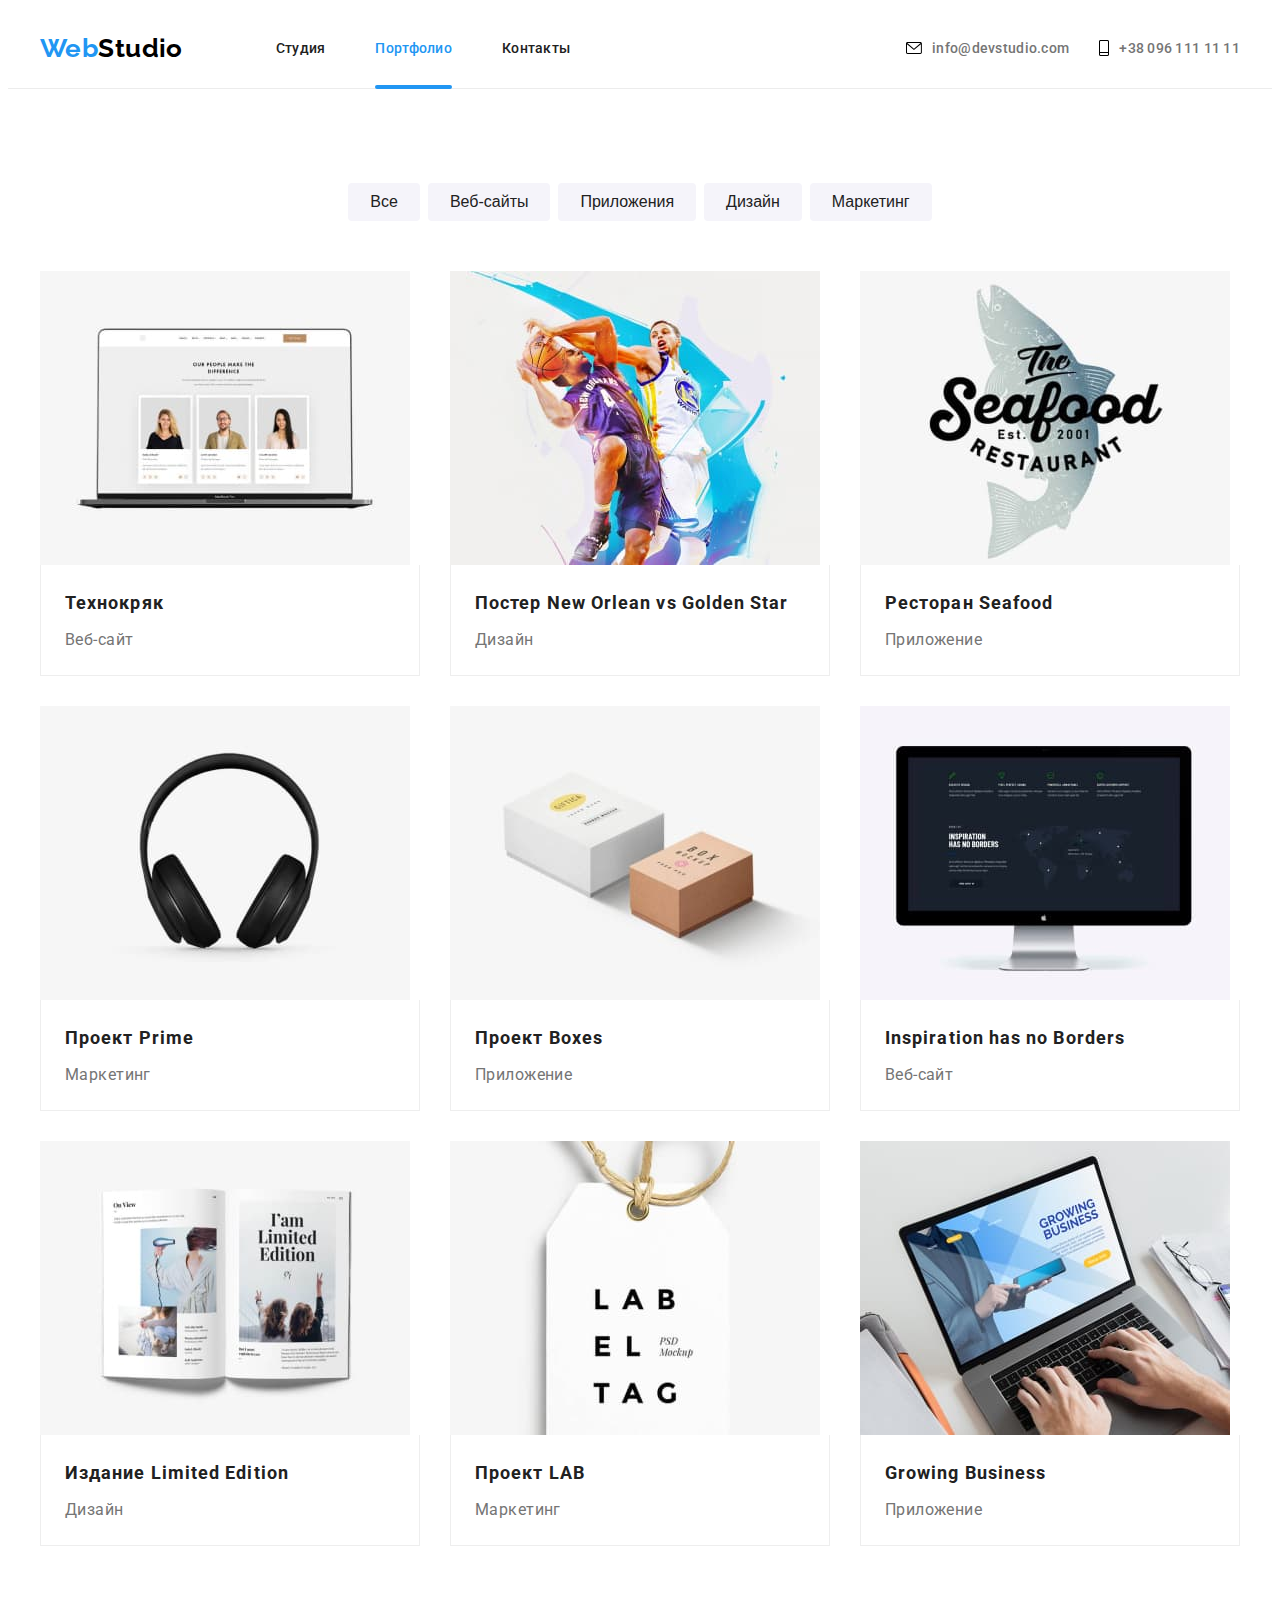
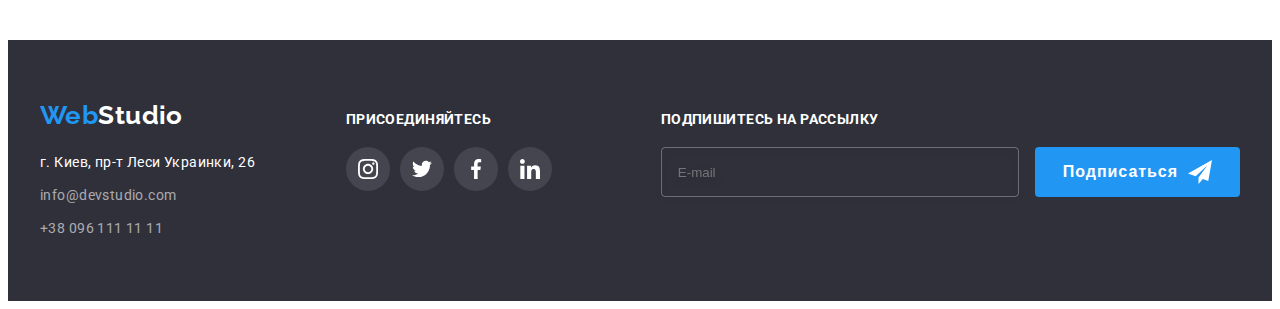
==== portfolio.html @ dace20e8 "Add files from HW7" ====
<!DOCTYPE html>
<html lang="ru">
  <head>
    <meta charset="UTF-8" />
    <meta http-equiv="X-UA-Compatible" content="IE=edge" />
    <meta name="viewport" content="width=device-width, initial-scale=1.0" />
    <title>WebStudio</title>
    <link rel="preconnect" href="https://fonts.googleapis.com" />
    <link rel="preconnect" href="https://fonts.gstatic.com" crossorigin />
    <link href="https://fonts.googleapis.com/css2?family=Roboto:wght@400;500;700;900&display=swap" rel="stylesheet" />
    <link
      rel="stylesheet"
      href="https://cdnjs.cloudflare.com/ajax/libs/modern-normalize/1.1.0/modern-normalize.min.css"
      integrity="sha512-wpPYUAdjBVSE4KJnH1VR1HeZfpl1ub8YT/NKx4PuQ5NmX2tKuGu6U/JRp5y+Y8XG2tV+wKQpNHVUX03MfMFn9Q=="
      crossorigin="anonymous"
      referrerpolicy="no-referrer"
    />
    <link rel="stylesheet" href="./css/main.min.css" />
  </head>
  <body>
    <header class="header">
      <div class="container header-container">
        <nav class="nav">
          <a href="./index.html" class="logo"> <span class="logo--accent">Web</span>Studio </a>

          <ul class="list menu-list">
            <li class="menu-list__item"><a href="./index.html" class="link menu-list__link">Студия</a></li>
            <li class="menu-list__item">
              <a href="" class="link menu-list__link menu-list__link--current">Портфолио</a>
            </li>
            <li class="menu-list__item"><a href="" class="link menu-list__link">Контакты</a></li>
          </ul>
        </nav>

        <div class="auth">
          <a href="mailto:info@devstudio.com" class="link auth__link">
            <svg class="auth__icon" width="16" height="12">
              <use href="./img/sprite.svg#icon-envelope"></use>
            </svg>
            info@devstudio.com
          </a>
          <a href="tel:+380961111111" class="link auth__link">
            <svg class="auth__icon" width="10" height="18">
              <use href="./img/sprite.svg#icon-tel"></use>
            </svg>
            +38 096 111 11 11</a
          >
        </div>
      </div>
    </header>

    <main>
      <section class="section">
        <div class="container">
          <h1 class="section__title vusually-hidden">Портфолио</h1>

          <ul class="list filter-list">
            <li class="filter-list__item"><button type="button" class="btn btn--filter">Все</button></li>
            <li class="filter-list__item"><button type="button" class="btn btn--filter">Веб-сайты</button></li>
            <li class="filter-list__item"><button type="button" class="btn btn--filter">Приложения</button></li>
            <li class="filter-list__item"><button type="button" class="btn btn--filter">Дизайн</button></li>
            <li class="filter-list__item"><button type="button" class="btn btn--filter">Маркетинг</button></li>
          </ul>

          <ul class="list portfolio-list">
            <li class="portfolio-list__item">
              <div class="portfolio-list__thumb">
                <img src="./img/portfolio/img1.jpg" alt="Технокряк" width="370" height="294" />
                <div class="portfolio-list__text">
                  <p>
                    Технокряк это современная площадка распространения коронавируса. Компании используют эту платформу
                    для цифрового шпионажа и атак на защищённые сервера конкурентов.
                  </p>
                </div>
              </div>
              <div class="portfolio-list__info">
                <h2 class="portfolio-list__title">Технокряк</h2>
                <p class="portfolio-list__description">Веб-сайт</p>
              </div>
            </li>
            <li class="portfolio-list__item">
              <div class="portfolio-list__thumb">
                <img src="./img/portfolio/img2.jpg" alt="Постер New Orlean vs Golden Star" width="370" height="294" />
                <div class="portfolio-list__text">
                  <p>
                    Технокряк это современная площадка распространения коронавируса. Компании используют эту платформу
                    для цифрового шпионажа и атак на защищённые сервера конкурентов.
                  </p>
                </div>
              </div>
              <div class="portfolio-list__info">
                <h2 class="portfolio-list__title">Постер New Orlean vs Golden Star</h2>
                <p class="portfolio-list__description">Дизайн</p>
              </div>
            </li>
            <li class="portfolio-list__item">
              <div class="portfolio-list__thumb">
                <img src="./img/portfolio/img3.jpg" alt="Ресторан Seafood" width="370" height="294" />
                <div class="portfolio-list__text">
                  <p>
                    Технокряк это современная площадка распространения коронавируса. Компании используют эту платформу
                    для цифрового шпионажа и атак на защищённые сервера конкурентов.
                  </p>
                </div>
              </div>
              <div class="portfolio-list__info">
                <h2 class="portfolio-list__title">Ресторан Seafood</h2>
                <p class="portfolio-list__description">Приложение</p>
              </div>
            </li>
            <li class="portfolio-list__item">
              <div class="portfolio-list__thumb">
                <img src="./img/portfolio/img4.jpg" alt="Проект Prime" width="370" height="294" />
                <div class="portfolio-list__text">
                  <p>
                    Технокряк это современная площадка распространения коронавируса. Компании используют эту платформу
                    для цифрового шпионажа и атак на защищённые сервера конкурентов.
                  </p>
                </div>
              </div>
              <div class="portfolio-list__info">
                <h2 class="portfolio-list__title">Проект Prime</h2>
                <p class="portfolio-list__description">Маркетинг</p>
              </div>
            </li>
            <li class="portfolio-list__item">
              <div class="portfolio-list__thumb">
                <img src="./img/portfolio/img5.jpg" alt="Проект Boxes" width="370" height="294" />
                <div class="portfolio-list__text">
                  <p>
                    Технокряк это современная площадка распространения коронавируса. Компании используют эту платформу
                    для цифрового шпионажа и атак на защищённые сервера конкурентов.
                  </p>
                </div>
              </div>
              <div class="portfolio-list__info">
                <h2 class="portfolio-list__title">Проект Boxes</h2>
                <p class="portfolio-list__description">Приложение</p>
              </div>
            </li>
            <li class="portfolio-list__item">
              <div class="portfolio-list__thumb">
                <img src="./img/portfolio/img6.jpg" alt="Inspiration has no Borders" width="370" height="294" />
                <div class="portfolio-list__text">
                  <p>
                    Технокряк это современная площадка распространения коронавируса. Компании используют эту платформу
                    для цифрового шпионажа и атак на защищённые сервера конкурентов.
                  </p>
                </div>
              </div>
              <div class="portfolio-list__info">
                <h2 class="portfolio-list__title">Inspiration has no Borders</h2>
                <p class="portfolio-list__description">Веб-сайт</p>
              </div>
            </li>
            <li class="portfolio-list__item">
              <div class="portfolio-list__thumb">
                <img src="./img/portfolio/img7.jpg" alt="Издание Limited Edition" width="370" height="294" />
                <div class="portfolio-list__text">
                  <p>
                    Технокряк это современная площадка распространения коронавируса. Компании используют эту платформу
                    для цифрового шпионажа и атак на защищённые сервера конкурентов.
                  </p>
                </div>
              </div>
              <div class="portfolio-list__info">
                <h2 class="portfolio-list__title">Издание Limited Edition</h2>
                <p class="portfolio-list__description">Дизайн</p>
              </div>
            </li>
            <li class="portfolio-list__item">
              <div class="portfolio-list__thumb">
                <img src="./img/portfolio/img8.jpg" alt="Проект LAB" width="370" height="294" />
                <div class="portfolio-list__text">
                  <p>
                    Технокряк это современная площадка распространения коронавируса. Компании используют эту платформу
                    для цифрового шпионажа и атак на защищённые сервера конкурентов.
                  </p>
                </div>
              </div>
              <div class="portfolio-list__info">
                <h2 class="portfolio-list__title">Проект LAB</h2>
                <p class="portfolio-list__description">Маркетинг</p>
              </div>
            </li>
            <li class="portfolio-list__item">
              <div class="portfolio-list__thumb">
                <img src="./img/portfolio/img9.jpg" alt="" width="370" height="294" />
                <div class="portfolio-list__text">
                  <p>
                    Технокряк это современная площадка распространения коронавируса. Компании используют эту платформу
                    для цифрового шпионажа и атак на защищённые сервера конкурентов.
                  </p>
                </div>
              </div>
              <div class="portfolio-list__info">
                <h2 class="portfolio-list__title">Growing Business</h2>
                <p class="portfolio-list__description">Приложение</p>
              </div>
            </li>
          </ul>
        </div>
      </section>
    </main>

    <footer class="footer">
      <div class="container">
        <div class="footer__info">
          <a href="./index.html" class="logo"> <span class="logo--accent">Web</span>Studio </a>

          <address class="address">
            <ul class="list address-list">
              <li class="address-list__item">
                <a
                  href="https://goo.gl/maps/CX2gi69ugpHJVUcX7"
                  target="_blank"
                  rel="noopener noreferrer"
                  class="link address-list__link address-list__link--special"
                  >г. Киев, пр-т Леси Украинки, 26</a
                >
              </li>
              <li class="address-list__item">
                <a href="mailto:info@devstudio.com" class="link address-list__link">info@devstudio.com</a>
              </li>
              <li class="address-list__item">
                <a href="tel:+380961111111" class="link address-list__link">+38 096 111 11 11</a>
              </li>
            </ul>
          </address>
        </div>

        <div class="footer__appeal">
          <p class="appeal-text">присоединяйтесь</p>

          <ul class="list social-list">
            <li class="social-list__item">
              <a href="" class="social-list__link">
                <svg class="social-list__icon">
                  <use href="./img/sprite.svg#icon-instagram"></use>
                </svg>
              </a>
            </li>
            <li class="social-list__item">
              <a href="" class="social-list__link">
                <svg class="social-list__icon">
                  <use href="./img/sprite.svg#icon-twitter"></use>
                </svg>
              </a>
            </li>
            <li class="social-list__item">
              <a href="" class="social-list__link">
                <svg class="social-list__icon">
                  <use href="./img/sprite.svg#icon-facebook"></use>
                </svg>
              </a>
            </li>
            <li class="social-list__item">
              <a href="" class="social-list__link">
                <svg class="social-list__icon">
                  <use href="./img/sprite.svg#icon-linkedin"></use>
                </svg>
              </a>
            </li>
          </ul>
        </div>

        <div class="footer__signup">
          <p class="appeal-text">Подпишитесь на рассылку</p>

          <form class="footer-form">
            <div class="footer-form__wrapper">
              <input type="email" name="email" placeholder="E-mail" class="footer-form__field" />
              <button type="submit" class="btn footer-form__btn">
                Подписаться <svg class="footer-form__icon"><use href="./img/sprite.svg#icon-telegram"></use></svg>
              </button>
            </div>
          </form>
        </div>
      </div>
    </footer>
  </body>
</html>
---- css/main.min.css ----
@font-face{font-family:'Raleway';font-style:normal;font-weight:700;src:url("../fonts/raleway-v22-latin-700.eot");src:local(""),url("../fonts/raleway-v22-latin-700.eot?#iefix") format("embedded-opentype"),url("../fonts/raleway-v22-latin-700.woff2") format("woff2"),url("../fonts/raleway-v22-latin-700.woff") format("woff"),url("../fonts/raleway-v22-latin-700.ttf") format("truetype"),url("../fonts/raleway-v22-latin-700.svg#Raleway") format("svg")}:root{--accent-color: #2196f3;--dark-color: #212121;--white-color: #ffffff;--text-color: #757575;--logo-color: #000000;--pale-color: rgba(255, 255, 255, 0.6);--pale-bg-color: #f5f4fa;--icon-color: #afb1b8}body{font-family:'Roboto', sans-serif;font-size:14px;line-height:1.714;letter-spacing:0.03em;color:var(--text-color)}h1,h2,h3,h4,h5,h6,p{margin:0}img{display:block;max-width:100%;height:auto}.container{width:1200px;margin:0 auto;padding-left:15px;padding-right:15px}.list{list-style:none;margin:0;padding:0}.link{text-decoration:none}.btn{font-size:16px;border:none;border-radius:4px;cursor:pointer}.vusually-hidden{position:absolute;width:1px;height:1px;margin:-1px;padding:0;border:0;white-space:nowrap;-webkit-clip-path:inset(100%);clip-path:inset(100%);clip:rect(0 0 0 0);overflow:hidden}.is-hidden{opacity:0;visibility:hidden;pointer-events:none}.appeal-text{margin-bottom:20px;font-weight:700;line-height:1.143;text-transform:uppercase;color:var(--white-color)}.social-list{display:-webkit-box;display:-ms-flexbox;display:flex;-webkit-box-pack:justify;-ms-flex-pack:justify;justify-content:space-between}.social-list__link{display:-webkit-box;display:-ms-flexbox;display:flex;-webkit-box-pack:center;-ms-flex-pack:center;justify-content:center;-webkit-box-align:center;-ms-flex-align:center;align-items:center;width:44px;height:44px;border-radius:50%;-webkit-transition:background-color 250ms cubic-bezier(0.4, 0, 0.2, 1);transition:background-color 250ms cubic-bezier(0.4, 0, 0.2, 1)}.social-list__icon{width:20px;height:20px;-webkit-transition:fill 250ms cubic-bezier(0.4, 0, 0.2, 1);transition:fill 250ms cubic-bezier(0.4, 0, 0.2, 1)}.social-list__link:hover,.social-list__link:focus{background-color:var(--accent-color)}.social-list__link:hover .social-list__icon{fill:var(--white-color)}.section{padding-top:94px;padding-bottom:94px}.section.no-top-padding{padding-top:0}.section__title{margin-bottom:50px;font-size:36px;line-height:1.167;text-align:center;color:var(--dark-color)}.header{border-bottom:1px solid #ececec}.header-container{display:-webkit-box;display:-ms-flexbox;display:flex;-webkit-box-align:center;-ms-flex-align:center;align-items:center}.nav{display:-webkit-box;display:-ms-flexbox;display:flex;-webkit-box-align:center;-ms-flex-align:center;align-items:center}.logo{margin-right:93px;font-family:'Raleway', sans-serif;font-weight:700;font-size:26px;line-height:1.192;color:var(--logo-color);text-decoration:none}.logo--accent{color:var(--accent-color)}.auth{display:-webkit-box;display:-ms-flexbox;display:flex;margin-left:auto}.auth__link{display:-webkit-box;display:-ms-flexbox;display:flex;-webkit-box-align:center;-ms-flex-align:center;align-items:center;font-weight:500;line-height:1.143;letter-spacing:0.02em;color:var(--text-color);-webkit-transition:color 250ms cubic-bezier(0.4, 0, 0.2, 1);transition:color 250ms cubic-bezier(0.4, 0, 0.2, 1)}.auth__link:not(:last-child){margin-right:30px}.auth__link:hover,.auth__link:focus{color:var(--accent-color)}.auth__link:hover .auth__icon,.auth__link:focus .auth__icon{fill:var(--accent-color)}.auth__icon{margin-right:10px}.menu-list{display:-webkit-box;display:-ms-flexbox;display:flex}.menu-list__item:not(:last-child){margin-right:50px}.menu-list__link{display:block;padding-top:32px;padding-bottom:32px;font-weight:500;line-height:1.143;letter-spacing:0.02em;color:var(--dark-color);-webkit-transition:color 250ms cubic-bezier(0.4, 0, 0.2, 1);transition:color 250ms cubic-bezier(0.4, 0, 0.2, 1)}.menu-list__link:hover,.menu-list__link:focus{color:var(--accent-color)}.menu-list__link--current{position:relative;color:var(--accent-color)}.menu-list__link--current::after{content:'';position:absolute;left:0;bottom:-1px;width:100%;height:4px;background-color:var(--accent-color);border-radius:2px}.hero{max-width:1600px;margin:0 auto;padding-top:200px;padding-bottom:200px;background-color:#2f303a;background-image:-webkit-gradient(linear, left top, left bottom, from(rgba(47,48,58,0.4)), to(rgba(47,48,58,0.4))),url(../img/bg-hero.jpg);background-image:linear-gradient(rgba(47,48,58,0.4), rgba(47,48,58,0.4)),url(../img/bg-hero.jpg)}.hero__content{width:696px;margin:0 auto;text-align:center}.hero__title{margin-bottom:30px;font-weight:900;font-size:44px;line-height:1.364;letter-spacing:0.06em;text-transform:uppercase;color:var(--white-color)}.btn--hero{padding:10px 32px;font-family:'Roboto', sans-serif;font-weight:700;line-height:1.875;letter-spacing:0.06em;color:var(--white-color);background-color:var(--accent-color);-webkit-box-shadow:0px 4px 4px rgba(0,0,0,0.15);box-shadow:0px 4px 4px rgba(0,0,0,0.15);-webkit-transition:color 250ms cubic-bezier(0.4, 0, 0.2, 1),background-color 250ms cubic-bezier(0.4, 0, 0.2, 1);transition:color 250ms cubic-bezier(0.4, 0, 0.2, 1),background-color 250ms cubic-bezier(0.4, 0, 0.2, 1)}.btn--hero:hover,.btn--hero:focus{color:var(--accent-color);background-color:var(--white-color)}.advantages-list{display:-webkit-box;display:-ms-flexbox;display:flex;margin-left:-30px;margin-top:-30px}.advantages-list__item{-ms-flex-preferred-size:calc(100% / 4 - 30px);flex-basis:calc(100% / 4 - 30px);margin-left:30px;margin-top:30px}.advantages-list__image{display:-webkit-box;display:-ms-flexbox;display:flex;-webkit-box-pack:center;-ms-flex-pack:center;justify-content:center;-webkit-box-align:center;-ms-flex-align:center;align-items:center;margin-bottom:30px;width:270px;height:120px;background-color:var(--pale-bg-color);border-radius:4px}.advantages-list__icon{width:70px;height:70px}.advantages-list__title{margin-bottom:10px;font-size:14px;line-height:1.143;text-transform:uppercase;color:var(--dark-color)}.features-list{display:-webkit-box;display:-ms-flexbox;display:flex;margin-left:-30px;margin-top:-30px}.features-list__item{position:relative;-ms-flex-preferred-size:calc(100% / 3 - 30px);flex-basis:calc(100% / 3 - 30px);margin-left:30px;margin-top:30px}.features-list__info{position:absolute;left:0;bottom:0;width:100%;padding:27px 82px;font-weight:700;line-height:1.143;text-align:center;text-transform:uppercase;color:var(--white-color);background-color:rgba(47,48,58,0.8)}.team-section{background-color:var(--pale-bg-color)}.team-list{display:-webkit-box;display:-ms-flexbox;display:flex;margin-left:-30px;margin-top:-30px}.team-list__item{-ms-flex-preferred-size:calc(100% / 4 - 30px);flex-basis:calc(100% / 4 - 30px);margin-left:30px;margin-top:30px;-webkit-box-shadow:0px 1px 3px rgba(0,0,0,0.12),0px 1px 1px rgba(0,0,0,0.14),0px 2px 1px rgba(0,0,0,0.2);box-shadow:0px 1px 3px rgba(0,0,0,0.12),0px 1px 1px rgba(0,0,0,0.14),0px 2px 1px rgba(0,0,0,0.2);border-radius:0px 0px 4px 4px}.team-list__info{padding:30px 32px;text-align:center;background-color:var(--white-color)}.team-list__title{margin-bottom:10px;font-weight:500;font-size:16px;line-height:1.188;color:var(--dark-color)}.team-list__position{margin-bottom:16px;font-size:16px;line-height:1.188}.team-list .social-list__icon{fill:var(--icon-color)}.clients-list{display:-webkit-box;display:-ms-flexbox;display:flex;-webkit-box-pack:justify;-ms-flex-pack:justify;justify-content:space-between}.clients-list__link{display:-webkit-box;display:-ms-flexbox;display:flex;-webkit-box-pack:center;-ms-flex-pack:center;justify-content:center;-webkit-box-align:center;-ms-flex-align:center;align-items:center;width:170px;height:92px;border:1px solid var(--icon-color);border-radius:4px;-webkit-transition:border-color 250ms cubic-bezier(0.4, 0, 0.2, 1);transition:border-color 250ms cubic-bezier(0.4, 0, 0.2, 1)}.clients-list__link:hover,.clients-list__link:focus{border-color:var(--accent-color)}.clients-list__icon{width:106px;height:60px;fill:var(--icon-color);-webkit-transition:fill 250ms cubic-bezier(0.4, 0, 0.2, 1);transition:fill 250ms cubic-bezier(0.4, 0, 0.2, 1)}.clients-list__link:hover .clients-list__icon,.clients-list__link:focus .clients-list__icon{fill:var(--accent-color)}.filter-list{display:-webkit-box;display:-ms-flexbox;display:flex;-webkit-box-pack:center;-ms-flex-pack:center;justify-content:center;margin-bottom:50px}.filter-list__item:not(:last-child){margin-right:8px}.btn--filter{padding:6px 22px;font-weight:500;line-height:1.625;color:var(--dark-color);background-color:var(--pale-bg-color);-webkit-transition:color 250ms cubic-bezier(0.4, 0, 0.2, 1),background-color 250ms cubic-bezier(0.4, 0, 0.2, 1),-webkit-box-shadow 250ms cubic-bezier(0.4, 0, 0.2, 1);transition:color 250ms cubic-bezier(0.4, 0, 0.2, 1),background-color 250ms cubic-bezier(0.4, 0, 0.2, 1),-webkit-box-shadow 250ms cubic-bezier(0.4, 0, 0.2, 1);transition:color 250ms cubic-bezier(0.4, 0, 0.2, 1),background-color 250ms cubic-bezier(0.4, 0, 0.2, 1),box-shadow 250ms cubic-bezier(0.4, 0, 0.2, 1);transition:color 250ms cubic-bezier(0.4, 0, 0.2, 1),background-color 250ms cubic-bezier(0.4, 0, 0.2, 1),box-shadow 250ms cubic-bezier(0.4, 0, 0.2, 1),-webkit-box-shadow 250ms cubic-bezier(0.4, 0, 0.2, 1)}.btn--filter:hover,.btn--filter:focus{color:var(--white-color);background-color:var(--accent-color);-webkit-box-shadow:0px 3px 1px rgba(0,0,0,0.1),0px 1px 2px rgba(0,0,0,0.08),0px 2px 2px rgba(0,0,0,0.12);box-shadow:0px 3px 1px rgba(0,0,0,0.1),0px 1px 2px rgba(0,0,0,0.08),0px 2px 2px rgba(0,0,0,0.12)}.portfolio-list{display:-webkit-box;display:-ms-flexbox;display:flex;-ms-flex-wrap:wrap;flex-wrap:wrap;margin-left:-30px;margin-top:-30px}.portfolio-list__item{-ms-flex-preferred-size:calc(100% / 3 - 30px);flex-basis:calc(100% / 3 - 30px);margin-left:30px;margin-top:30px;-webkit-transition:-webkit-box-shadow 250ms cubic-bezier(0.4, 0, 0.2, 1);transition:-webkit-box-shadow 250ms cubic-bezier(0.4, 0, 0.2, 1);transition:box-shadow 250ms cubic-bezier(0.4, 0, 0.2, 1);transition:box-shadow 250ms cubic-bezier(0.4, 0, 0.2, 1), -webkit-box-shadow 250ms cubic-bezier(0.4, 0, 0.2, 1)}.portfolio-list__item:hover{-webkit-box-shadow:0px 1px 1px rgba(0,0,0,0.12),0px 4px 4px rgba(0,0,0,0.06),1px 4px 6px rgba(0,0,0,0.16);box-shadow:0px 1px 1px rgba(0,0,0,0.12),0px 4px 4px rgba(0,0,0,0.06),1px 4px 6px rgba(0,0,0,0.16)}.portfolio-list__item:hover .portfolio-list__text{-webkit-transform:translateY(0);transform:translateY(0)}.portfolio-list__thumb{position:relative;width:370px;height:294px;overflow:hidden}.portfolio-list__text{position:absolute;left:0;top:0;width:100%;height:100%;padding:63px 24px;font-size:18px;line-height:1.556;color:var(--white-color);background-color:rgba(33,150,243,0.9);-webkit-transform:translateY(100%);transform:translateY(100%);-webkit-transition:-webkit-transform 250ms cubic-bezier(0.4, 0, 0.2, 1);transition:-webkit-transform 250ms cubic-bezier(0.4, 0, 0.2, 1);transition:transform 250ms cubic-bezier(0.4, 0, 0.2, 1);transition:transform 250ms cubic-bezier(0.4, 0, 0.2, 1), -webkit-transform 250ms cubic-bezier(0.4, 0, 0.2, 1)}.portfolio-list__info{padding:20px 24px;border:1px solid #eeeeee;border-top:none}.portfolio-list__title{margin-bottom:4px;font-size:18px;line-height:2;letter-spacing:0.06em;color:var(--dark-color)}.portfolio-list__description{font-size:16px;line-height:1.875;color:var(--text-color)}.footer{padding-top:60px;padding-bottom:60px;background-color:#2f303a}.footer .container{display:-webkit-box;display:-ms-flexbox;display:flex;-webkit-box-align:baseline;-ms-flex-align:baseline;align-items:baseline}.footer__info{margin-right:70px}.footer .logo{display:block;margin-bottom:20px;color:var(--white-color)}.footer .social-list__item:not(:last-child){margin-right:10px}.footer .social-list__link{background-color:rgba(255,255,255,0.1);-webkit-transition:background-color 250ms cubic-bezier(0.4, 0, 0.2, 1);transition:background-color 250ms cubic-bezier(0.4, 0, 0.2, 1)}.footer .social-list__link:hover,.footer .social-list__link:focus{background-color:var(--accent-color)}.footer .social-list__icon{fill:var(--white-color)}.footer__signup{margin-left:auto}.footer-form__wrapper{display:-webkit-box;display:-ms-flexbox;display:flex}.footer-form__field{width:358px;margin-right:16px;padding:16px;border:1px solid rgba(255,255,255,0.3);-webkit-box-sizing:border-box;box-sizing:border-box;-webkit-filter:drop-shadow(0px 4px 4px rgba(0,0,0,0.15));filter:drop-shadow(0px 4px 4px rgba(0,0,0,0.15));border-radius:4px;background-color:transparent;outline:none;color:rgba(255,255,255,0.6)}.footer-form__btn{display:-webkit-box;display:-ms-flexbox;display:flex;-webkit-box-align:center;-ms-flex-align:center;align-items:center;padding:10px 28px;font-weight:700;font-size:16px;line-height:1.875;letter-spacing:0.06em;color:var(--white-color);background-color:var(--accent-color);-webkit-transition:color 250ms cubic-bezier(0.4, 0, 0.2, 1),background-color 250ms cubic-bezier(0.4, 0, 0.2, 1);transition:color 250ms cubic-bezier(0.4, 0, 0.2, 1),background-color 250ms cubic-bezier(0.4, 0, 0.2, 1)}.footer-form__icon{margin-left:10px;width:24px;height:24px;fill:var(--white-color);-webkit-transition:fill 250ms cubic-bezier(0.4, 0, 0.2, 1);transition:fill 250ms cubic-bezier(0.4, 0, 0.2, 1)}.footer-form__btn:hover,.footer-form__btn:focus{color:var(--accent-color);background-color:var(--white-color)}.footer-form__btn:hover .footer-form__icon,.footer-form__btn:focus .footer-form__icon{fill:var(--accent-color)}.address{font-style:normal}.address-list__item:not(:last-child){margin-bottom:9px}.address-list__link{color:var(--pale-color);-webkit-transition:color 250ms cubic-bezier(0.4, 0, 0.2, 1);transition:color 250ms cubic-bezier(0.4, 0, 0.2, 1)}.address-list__link:hover,.address-list__link:focus{color:var(--accent-color)}.address-list__link--special{color:var(--white-color)}.backdrop{position:fixed;left:0;top:0;width:100%;height:100%;background-color:rgba(0,0,0,0.2)}.backdrop.is-hidden .modal{-webkit-transform:translate(-50%, -50%) scale(0);transform:translate(-50%, -50%) scale(0)}.modal{position:absolute;top:50%;left:50%;z-index:100;width:528px;min-height:581px;padding:40px;background:var(--white-color);-webkit-box-shadow:0px 1px 3px rgba(0,0,0,0.12),0px 1px 1px rgba(0,0,0,0.14),0px 2px 1px rgba(0,0,0,0.2);box-shadow:0px 1px 3px rgba(0,0,0,0.12),0px 1px 1px rgba(0,0,0,0.14),0px 2px 1px rgba(0,0,0,0.2);border-radius:4px;-webkit-transform:translate(-50%, -50%) scale(1);transform:translate(-50%, -50%) scale(1);-webkit-transition:-webkit-transform 250ms cubic-bezier(0.4, 0, 0.2, 1);transition:-webkit-transform 250ms cubic-bezier(0.4, 0, 0.2, 1);transition:transform 250ms cubic-bezier(0.4, 0, 0.2, 1);transition:transform 250ms cubic-bezier(0.4, 0, 0.2, 1), -webkit-transform 250ms cubic-bezier(0.4, 0, 0.2, 1)}.modal-form__appeal{margin-bottom:12px;font-weight:700;font-size:20px;line-height:1.15;color:var(--dark-color)}.modal-form__label{font-size:12px;line-height:1.167;letter-spacing:0.01em}.modal-form__wrapper{position:relative;display:block;margin-top:4px;margin-bottom:10px}.modal-form__field{display:block;width:100%;padding:11px 32px}.modal-form__icon{position:absolute;top:50%;left:12px;width:18px;height:18px;-webkit-transform:translateY(-50%);transform:translateY(-50%);-webkit-transition:fill 250ms cubic-bezier(0.4, 0, 0.2, 1);transition:fill 250ms cubic-bezier(0.4, 0, 0.2, 1)}.modal-form__textarea{display:block;margin-top:4px;margin-bottom:20px;padding:12px 16px;width:100%;min-height:120px;resize:none}.modal-form__textarea::-webkit-input-placeholder{font-size:12px;line-height:1.167;letter-spacing:0.01em;color:rgba(117,117,117,0.5)}.modal-form__textarea:-ms-input-placeholder{font-size:12px;line-height:1.167;letter-spacing:0.01em;color:rgba(117,117,117,0.5)}.modal-form__textarea::-ms-input-placeholder{font-size:12px;line-height:1.167;letter-spacing:0.01em;color:rgba(117,117,117,0.5)}.modal-form__textarea::placeholder{font-size:12px;line-height:1.167;letter-spacing:0.01em;color:rgba(117,117,117,0.5)}.modal-form__field,.modal-form__textarea{border:1px solid rgba(33,33,33,0.2);border-radius:4px;outline:none;-webkit-transition:border-color 250ms cubic-bezier(0.4, 0, 0.2, 1);transition:border-color 250ms cubic-bezier(0.4, 0, 0.2, 1)}.modal-form__field:focus,.modal-form__textarea:focus{border-color:var(--accent-color)}.modal-form__field:focus+.modal-form__icon{fill:var(--accent-color)}.modal-form__agreement{display:-webkit-box;display:-ms-flexbox;display:flex;-webkit-box-pack:center;-ms-flex-pack:center;justify-content:center;-webkit-box-align:center;-ms-flex-align:center;align-items:center;margin-bottom:30px;text-align:center}.modal-form__agreement::before{content:'';display:inline-block;width:16px;height:15px;margin-right:7px;background-image:url(../img/icon-checkbox.svg)}.modal-form__checkbox:checked+.modal-form__agreement::before{background-image:url(../img/icon-checked.svg)}.modal-form__link{margin-left:5px;color:var(--accent-color)}.modal-form__btn{display:block;margin:0 auto;padding:10px 56px;font-weight:700;line-height:1.875;letter-spacing:0.06em;background:var(--accent-color);color:var(--white-color);-webkit-box-shadow:0px 4px 4px rgba(0,0,0,0.15);box-shadow:0px 4px 4px rgba(0,0,0,0.15);border-radius:4px;-webkit-transition:background-color 250ms cubic-bezier(0.4, 0, 0.2, 1);transition:background-color 250ms cubic-bezier(0.4, 0, 0.2, 1)}.modal-form__btn:hover,.modal-form__btn:focus{background-color:var(--white-color);color:var(--accent-color)}.btn-close{position:absolute;top:8px;right:8px;display:-webkit-box;display:-ms-flexbox;display:flex;-webkit-box-pack:center;-ms-flex-pack:center;justify-content:center;-webkit-box-align:center;-ms-flex-align:center;align-items:center;width:30px;height:30px;background-color:transparent;border:1px solid rgba(0,0,0,0.1);border-radius:50%;cursor:pointer}.btn-close:hover .btn-close__icon,.btn-close:focus .btn-close__icon{fill:var(--accent-color)}.btn-close__icon{width:18px;height:18px;-webkit-transition:fill 250ms cubic-bezier(0.4, 0, 0.2, 1);transition:fill 250ms cubic-bezier(0.4, 0, 0.2, 1)}
/*# sourceMappingURL=main.min.css.map */
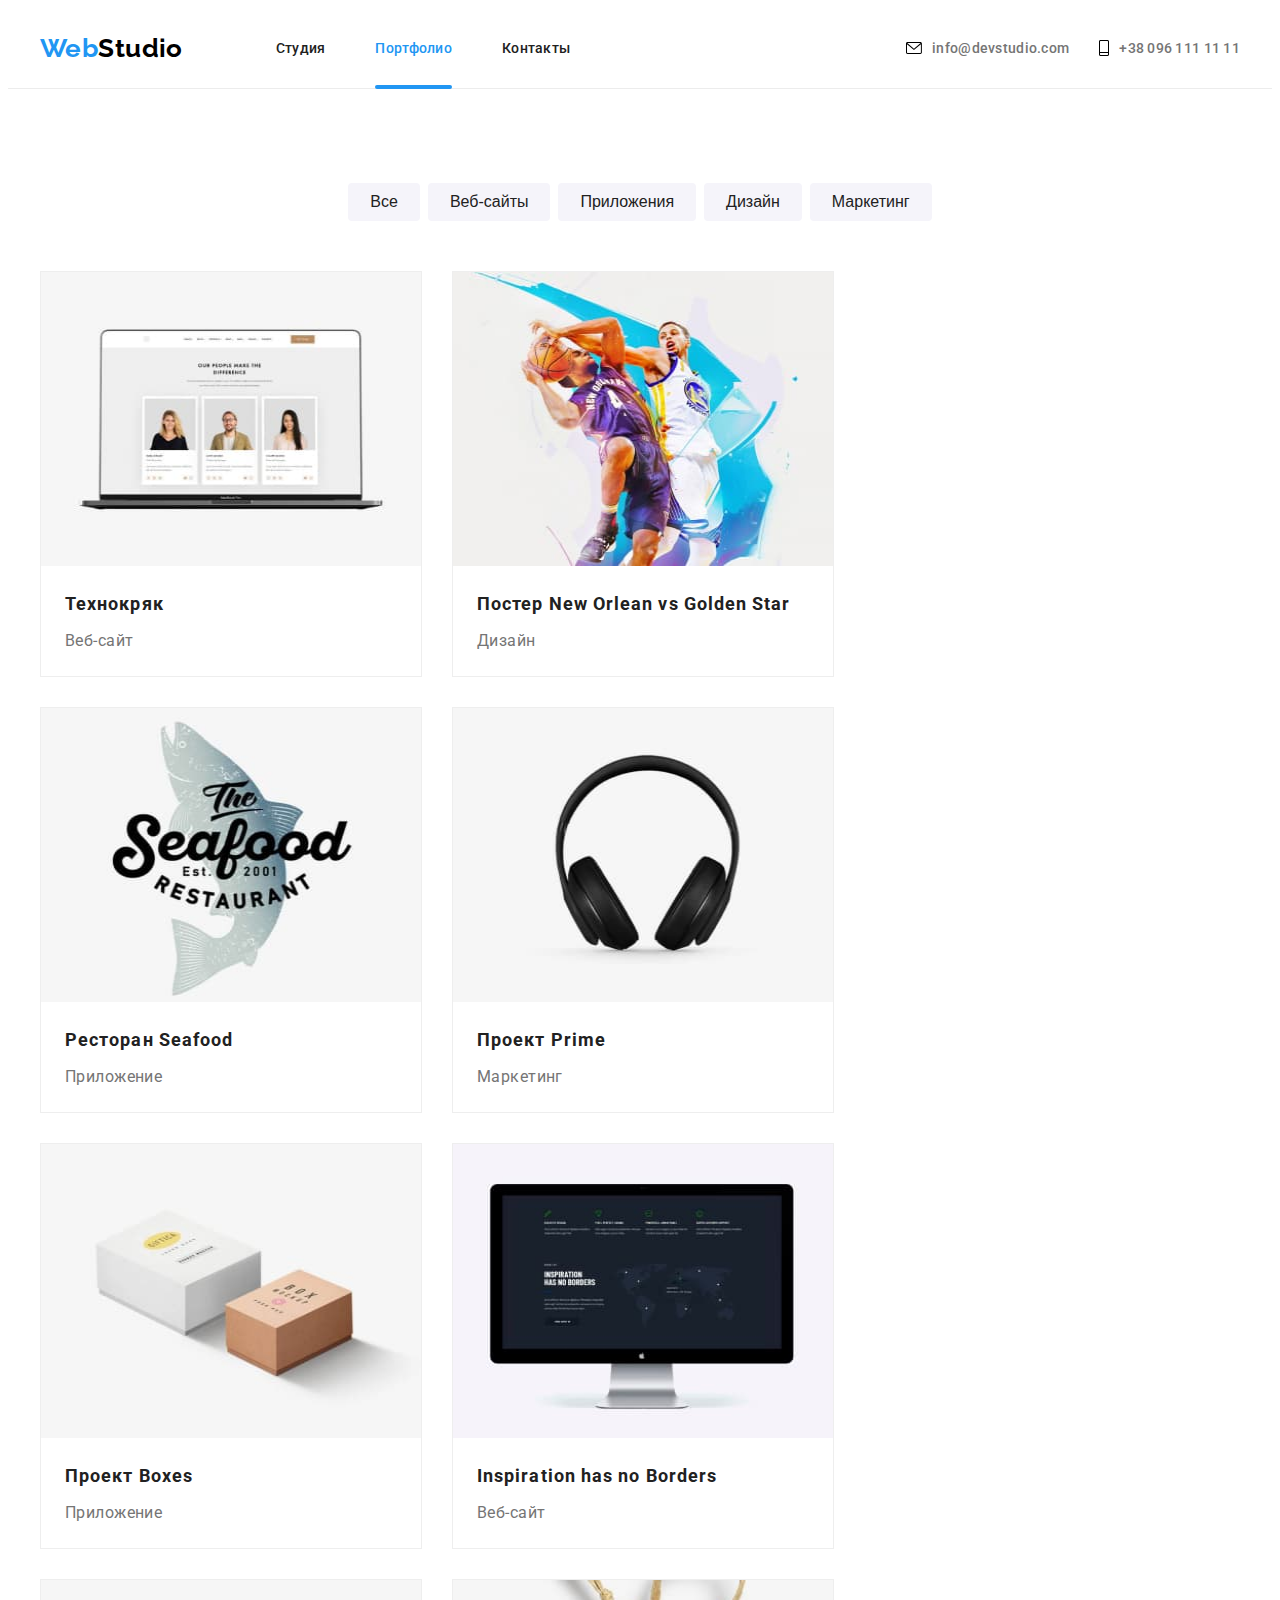
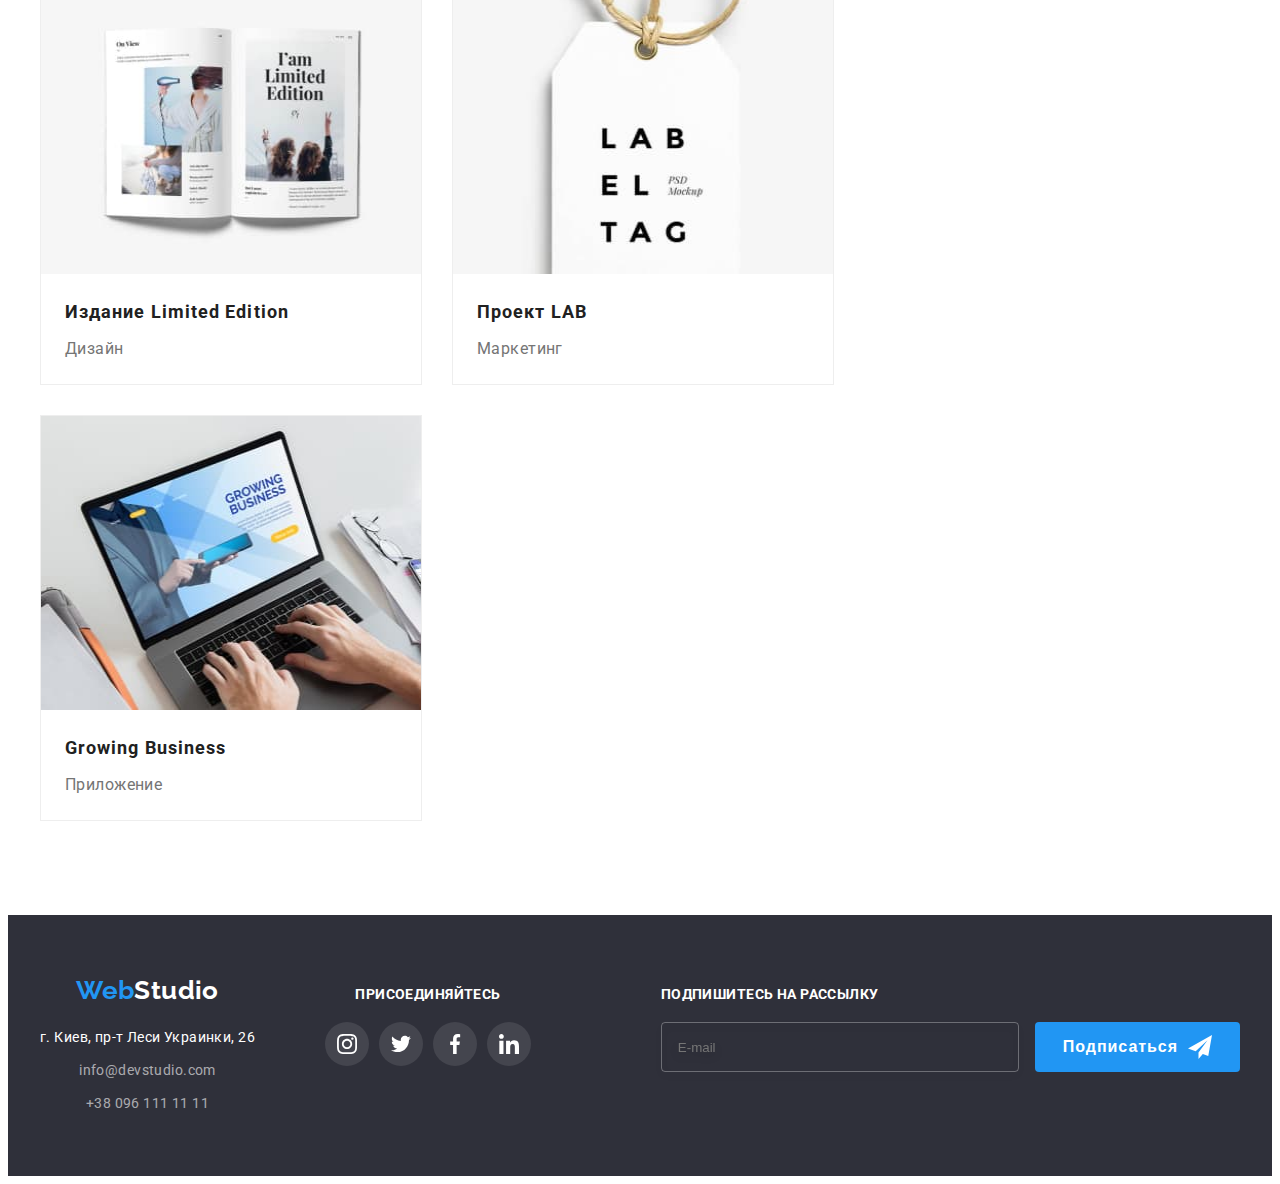
==== commit 42f01b70: "Add responsive markup into project" ====
--- a/portfolio.html
+++ b/portfolio.html
@@ -24,11 +24,13 @@
           <a href="./index.html" class="logo"> <span class="logo--accent">Web</span>Studio </a>
 
           <ul class="list menu-list">
-            <li class="menu-list__item"><a href="./index.html" class="link menu-list__link">Студия</a></li>
+            <li class="menu-list__item">
+              <a href="./index.html" class="link menu-list__link">Студия</a>
+            </li>
             <li class="menu-list__item">
               <a href="" class="link menu-list__link menu-list__link--current">Портфолио</a>
             </li>
-            <li class="menu-list__item"><a href="" class="link menu-list__link">Контакты</a></li>
+            <li class="menu-list__item"><a href="#footer" class="link menu-list__link">Контакты</a></li>
           </ul>
         </nav>
 
@@ -46,6 +48,43 @@
             +38 096 111 11 11</a
           >
         </div>
+
+        <button type="button" class="btn-menu-open" data-menu-open-btn>
+          <svg class="btn-menu-open__icon">
+            <use href="./img/sprite.svg#icon-menu-open"></use>
+          </svg>
+        </button>
+
+        <div class="mobile-menu is-hidden" data-menu>
+          <button type="button" class="btn-menu-close" data-menu-close-btn>
+            <svg class="btn-menu-close__icon">
+              <use href="./img/sprite.svg#icon-close-menu"></use>
+            </svg>
+          </button>
+          <ul class="list mobile-menu__list">
+            <li class="mobile-menu__item">
+              <a href="./index.html" class="link mobile-menu__link">Студия</a>
+            </li>
+            <li class="mobile-menu__item">
+              <a href="" class="link mobile-menu__link mobile-menu__link--current">Портфолио</a>
+            </li>
+            <li class="mobile-menu__item"><a href="#footer" class="link mobile-menu__link">Контакты</a></li>
+          </ul>
+
+          <div class="mobile-menu__bottom">
+            <div class="mobile-auth">
+              <a href="tel:+380961111111" class="link mobile-auth__tel">+38 096 111 11 11</a>
+              <a href="email:info@devstudio.com" class="link mobile-auth__mail">info@devstudio.com</a>
+            </div>
+
+            <ul class="list mobile-socials__list">
+              <li class="mobile-socials__item"><a href="" class="link mobile-socials__link">Instagram</a></li>
+              <li class="mobile-socials__item"><a href="" class="link mobile-socials__link">Twitter</a></li>
+              <li class="mobile-socials__item"><a href="" class="link mobile-socials__link">Facebook</a></li>
+              <li class="mobile-socials__item"><a href="" class="link mobile-socials__link">LinkedIn</a></li>
+            </ul>
+          </div>
+        </div>
       </div>
     </header>
 
@@ -65,7 +104,22 @@
           <ul class="list portfolio-list">
             <li class="portfolio-list__item">
               <div class="portfolio-list__thumb">
-                <img src="./img/portfolio/img1.jpg" alt="Технокряк" width="370" height="294" />
+                <picture>
+                  <source
+                    srcset="./img/portfolio/img1-desktop.jpg 1x, ./img/portfolio/img1-desktop@2x.jpg 2x"
+                    media="(min-width: 1200px)"
+                  />
+                  <source
+                    srcset="./img/portfolio/img1-tablet.jpg 1x, ./img/portfolio/img1-tablet@2x.jpg 2x"
+                    media="(min-width: 768px)"
+                  />
+                  <source
+                    srcset="./img/portfolio/img1-phone.jpg 1x, ./img/portfolio/img1-phone@2x.jpg 2x"
+                    media="(min-width: 320px)"
+                  />
+                  <img src="./img/portfolio/img1-phone.jpg" alt="Технокряк" />
+                </picture>
+
                 <div class="portfolio-list__text">
                   <p>
                     Технокряк это современная площадка распространения коронавируса. Компании используют эту платформу
@@ -80,7 +134,22 @@
             </li>
             <li class="portfolio-list__item">
               <div class="portfolio-list__thumb">
-                <img src="./img/portfolio/img2.jpg" alt="Постер New Orlean vs Golden Star" width="370" height="294" />
+                <picture>
+                  <source
+                    srcset="./img/portfolio/img2-desktop.jpg 1x, ./img/portfolio/img2-desktop@2x.jpg 2x"
+                    media="(min-width: 1200px)"
+                  />
+                  <source
+                    srcset="./img/portfolio/img2-tablet.jpg 1x, ./img/portfolio/img2-tablet@2x.jpg 2x"
+                    media="(min-width: 768px)"
+                  />
+                  <source
+                    srcset="./img/portfolio/img2-phone.jpg 1x, ./img/portfolio/img2-phone@2x.jpg 2x"
+                    media="(min-width: 320px)"
+                  />
+                  <img src="./img/portfolio/img2.jpg" alt="Постер New Orlean vs Golden Star" />
+                </picture>
+
                 <div class="portfolio-list__text">
                   <p>
                     Технокряк это современная площадка распространения коронавируса. Компании используют эту платформу
@@ -95,7 +164,22 @@
             </li>
             <li class="portfolio-list__item">
               <div class="portfolio-list__thumb">
-                <img src="./img/portfolio/img3.jpg" alt="Ресторан Seafood" width="370" height="294" />
+                <picture>
+                  <source
+                    srcset="./img/portfolio/img3-desktop.jpg 1x, ./img/portfolio/img3-desktop@2x.jpg 2x"
+                    media="(min-width: 1200px)"
+                  />
+                  <source
+                    srcset="./img/portfolio/img3-tablet.jpg 1x, ./img/portfolio/img3-tablet@2x.jpg 2x"
+                    media="(min-width: 768px)"
+                  />
+                  <source
+                    srcset="./img/portfolio/img3-phone.jpg 1x, ./img/portfolio/img3-phone@2x.jpg 2x"
+                    media="(min-width: 320px)"
+                  />
+                  <img src="./img/portfolio/img3.jpg" alt="Ресторан Seafood" />
+                </picture>
+
                 <div class="portfolio-list__text">
                   <p>
                     Технокряк это современная площадка распространения коронавируса. Компании используют эту платформу
@@ -110,7 +194,23 @@
             </li>
             <li class="portfolio-list__item">
               <div class="portfolio-list__thumb">
-                <img src="./img/portfolio/img4.jpg" alt="Проект Prime" width="370" height="294" />
+                <picture>
+                  <source
+                    srcset="./img/portfolio/img4-desktop.jpg 1x, ./img/portfolio/img4-desktop@2x.jpg 2x"
+                    media="(min-width: 1200px)"
+                  />
+                  <source
+                    srcset="./img/portfolio/img4-tablet.jpg 1x, ./img/portfolio/img4-tablet@2x.jpg 2x"
+                    media="(min-width: 768px)"
+                  />
+                  <source
+                    srcset="./img/portfolio/img4-phone.jpg 1x, ./img/portfolio/img4-phone@2x.jpg 2x"
+                    media="(min-width: 320px)"
+                  />
+
+                  <img src="./img/portfolio/img4.jpg" alt="Проект Prime" />
+                </picture>
+
                 <div class="portfolio-list__text">
                   <p>
                     Технокряк это современная площадка распространения коронавируса. Компании используют эту платформу
@@ -125,7 +225,23 @@
             </li>
             <li class="portfolio-list__item">
               <div class="portfolio-list__thumb">
-                <img src="./img/portfolio/img5.jpg" alt="Проект Boxes" width="370" height="294" />
+                <picture>
+                  <source
+                    srcset="./img/portfolio/img5-desktop.jpg 1x, ./img/portfolio/img5-desktop@2x.jpg 2x"
+                    media="(min-width: 1200px)"
+                  />
+                  <source
+                    srcset="./img/portfolio/img5-tablet.jpg 1x, ./img/portfolio/img5-tablet@2x.jpg 2x"
+                    media="(min-width: 768px)"
+                  />
+                  <source
+                    srcset="./img/portfolio/img5-phone.jpg 1x, ./img/portfolio/img5-phone@2x.jpg 2x"
+                    media="(min-width: 320px)"
+                  />
+
+                  <img src="./img/portfolio/img5.jpg" alt="Проект Boxes" />
+                </picture>
+
                 <div class="portfolio-list__text">
                   <p>
                     Технокряк это современная площадка распространения коронавируса. Компании используют эту платформу
@@ -140,7 +256,23 @@
             </li>
             <li class="portfolio-list__item">
               <div class="portfolio-list__thumb">
-                <img src="./img/portfolio/img6.jpg" alt="Inspiration has no Borders" width="370" height="294" />
+                <picture>
+                  <source
+                    srcset="./img/portfolio/img6-desktop.jpg 1x, ./img/portfolio/img6-desktop@2x.jpg 2x"
+                    media="(min-width: 1200px)"
+                  />
+                  <source
+                    srcset="./img/portfolio/img6-tablet.jpg 1x, ./img/portfolio/img6-tablet@2x.jpg 2x"
+                    media="(min-width: 768px)"
+                  />
+                  <source
+                    srcset="./img/portfolio/img6-phone.jpg 1x, ./img/portfolio/img6-phone@2x.jpg 2x"
+                    media="(min-width: 320px)"
+                  />
+
+                  <img src="./img/portfolio/img6.jpg" alt="Inspiration has no Borders" />
+                </picture>
+
                 <div class="portfolio-list__text">
                   <p>
                     Технокряк это современная площадка распространения коронавируса. Компании используют эту платформу
@@ -155,7 +287,23 @@
             </li>
             <li class="portfolio-list__item">
               <div class="portfolio-list__thumb">
-                <img src="./img/portfolio/img7.jpg" alt="Издание Limited Edition" width="370" height="294" />
+                <picture>
+                  <source
+                    srcset="./img/portfolio/img7-desktop.jpg 1x, ./img/portfolio/img7-desktop@2x.jpg 2x"
+                    media="(min-width: 1200px)"
+                  />
+                  <source
+                    srcset="./img/portfolio/img7-tablet.jpg 1x, ./img/portfolio/img7-tablet@2x.jpg 2x"
+                    media="(min-width: 768px)"
+                  />
+                  <source
+                    srcset="./img/portfolio/img7-phone.jpg 1x, ./img/portfolio/img7-phone@2x.jpg 2x"
+                    media="(min-width: 320px)"
+                  />
+
+                  <img src="./img/portfolio/img7.jpg" alt="Издание Limited Edition" />
+                </picture>
+
                 <div class="portfolio-list__text">
                   <p>
                     Технокряк это современная площадка распространения коронавируса. Компании используют эту платформу
@@ -170,7 +318,23 @@
             </li>
             <li class="portfolio-list__item">
               <div class="portfolio-list__thumb">
-                <img src="./img/portfolio/img8.jpg" alt="Проект LAB" width="370" height="294" />
+                <picture>
+                  <source
+                    srcset="./img/portfolio/img8-desktop.jpg 1x, ./img/portfolio/img8-desktop@2x.jpg 2x"
+                    media="(min-width: 1200px)"
+                  />
+                  <source
+                    srcset="./img/portfolio/img8-tablet.jpg 1x, ./img/portfolio/img8-tablet@2x.jpg 2x"
+                    media="(min-width: 768px)"
+                  />
+                  <source
+                    srcset="./img/portfolio/img8-phone.jpg 1x, ./img/portfolio/img8-phone@2x.jpg 2x"
+                    media="(min-width: 320px)"
+                  />
+
+                  <img src="./img/portfolio/img8.jpg" alt="Проект LAB" />
+                </picture>
+
                 <div class="portfolio-list__text">
                   <p>
                     Технокряк это современная площадка распространения коронавируса. Компании используют эту платформу
@@ -185,7 +349,23 @@
             </li>
             <li class="portfolio-list__item">
               <div class="portfolio-list__thumb">
-                <img src="./img/portfolio/img9.jpg" alt="" width="370" height="294" />
+                <picture>
+                  <source
+                    srcset="./img/portfolio/img9-desktop.jpg 1x, ./img/portfolio/img9-desktop@2x.jpg 2x"
+                    media="(min-width: 1200px)"
+                  />
+                  <source
+                    srcset="./img/portfolio/img9-tablet.jpg 1x, ./img/portfolio/img9-tablet@2x.jpg 2x"
+                    media="(min-width: 768px)"
+                  />
+                  <source
+                    srcset="./img/portfolio/img9-phone.jpg 1x, ./img/portfolio/img9-phone@2x.jpg 2x"
+                    media="(min-width: 320px)"
+                  />
+
+                  <img src="./img/portfolio/img9.jpg" alt="" />
+                </picture>
+
                 <div class="portfolio-list__text">
                   <p>
                     Технокряк это современная площадка распространения коронавируса. Компании используют эту платформу
@@ -203,65 +383,67 @@
       </section>
     </main>
 
-    <footer class="footer">
+    <footer class="footer" id="footer">
       <div class="container">
-        <div class="footer__info">
-          <a href="./index.html" class="logo"> <span class="logo--accent">Web</span>Studio </a>
-
-          <address class="address">
-            <ul class="list address-list">
-              <li class="address-list__item">
-                <a
-                  href="https://goo.gl/maps/CX2gi69ugpHJVUcX7"
-                  target="_blank"
-                  rel="noopener noreferrer"
-                  class="link address-list__link address-list__link--special"
-                  >г. Киев, пр-т Леси Украинки, 26</a
-                >
+        <div class="footer__wrapper">
+          <div class="footer__info">
+            <a href="./index.html" class="logo"> <span class="logo--accent">Web</span>Studio </a>
+
+            <address class="address">
+              <ul class="list address-list">
+                <li class="address-list__item">
+                  <a
+                    href="https://goo.gl/maps/CX2gi69ugpHJVUcX7"
+                    target="_blank"
+                    rel="noopener noreferrer"
+                    class="link address-list__link address-list__link--special"
+                    >г. Киев, пр-т Леси Украинки, 26</a
+                  >
+                </li>
+                <li class="address-list__item">
+                  <a href="mailto:info@devstudio.com" class="link address-list__link">info@devstudio.com</a>
+                </li>
+                <li class="address-list__item">
+                  <a href="tel:+380961111111" class="link address-list__link">+38 096 111 11 11</a>
+                </li>
+              </ul>
+            </address>
+          </div>
+
+          <div class="footer__appeal">
+            <p class="appeal-text">присоединяйтесь</p>
+
+            <ul class="list social-list">
+              <li class="social-list__item">
+                <a href="" class="social-list__link">
+                  <svg class="social-list__icon">
+                    <use href="./img/sprite.svg#icon-instagram"></use>
+                  </svg>
+                </a>
               </li>
-              <li class="address-list__item">
-                <a href="mailto:info@devstudio.com" class="link address-list__link">info@devstudio.com</a>
+              <li class="social-list__item">
+                <a href="" class="social-list__link">
+                  <svg class="social-list__icon">
+                    <use href="./img/sprite.svg#icon-twitter"></use>
+                  </svg>
+                </a>
               </li>
-              <li class="address-list__item">
-                <a href="tel:+380961111111" class="link address-list__link">+38 096 111 11 11</a>
+              <li class="social-list__item">
+                <a href="" class="social-list__link">
+                  <svg class="social-list__icon">
+                    <use href="./img/sprite.svg#icon-facebook"></use>
+                  </svg>
+                </a>
+              </li>
+              <li class="social-list__item">
+                <a href="" class="social-list__link">
+                  <svg class="social-list__icon">
+                    <use href="./img/sprite.svg#icon-linkedin"></use>
+                  </svg>
+                </a>
               </li>
             </ul>
-          </address>
-        </div>
-
-        <div class="footer__appeal">
-          <p class="appeal-text">присоединяйтесь</p>
-
-          <ul class="list social-list">
-            <li class="social-list__item">
-              <a href="" class="social-list__link">
-                <svg class="social-list__icon">
-                  <use href="./img/sprite.svg#icon-instagram"></use>
-                </svg>
-              </a>
-            </li>
-            <li class="social-list__item">
-              <a href="" class="social-list__link">
-                <svg class="social-list__icon">
-                  <use href="./img/sprite.svg#icon-twitter"></use>
-                </svg>
-              </a>
-            </li>
-            <li class="social-list__item">
-              <a href="" class="social-list__link">
-                <svg class="social-list__icon">
-                  <use href="./img/sprite.svg#icon-facebook"></use>
-                </svg>
-              </a>
-            </li>
-            <li class="social-list__item">
-              <a href="" class="social-list__link">
-                <svg class="social-list__icon">
-                  <use href="./img/sprite.svg#icon-linkedin"></use>
-                </svg>
-              </a>
-            </li>
-          </ul>
+          </div>
         </div>
 
         <div class="footer__signup">
@@ -278,5 +460,7 @@
         </div>
       </div>
     </footer>
+
+    <script src="./js/menu.js"></script>
   </body>
 </html>
--- a/css/main.min.css
+++ b/css/main.min.css
@@ -1,2 +1,2 @@
-@font-face{font-family:'Raleway';font-style:normal;font-weight:700;src:url("../fonts/raleway-v22-latin-700.eot");src:local(""),url("../fonts/raleway-v22-latin-700.eot?#iefix") format("embedded-opentype"),url("../fonts/raleway-v22-latin-700.woff2") format("woff2"),url("../fonts/raleway-v22-latin-700.woff") format("woff"),url("../fonts/raleway-v22-latin-700.ttf") format("truetype"),url("../fonts/raleway-v22-latin-700.svg#Raleway") format("svg")}:root{--accent-color: #2196f3;--dark-color: #212121;--white-color: #ffffff;--text-color: #757575;--logo-color: #000000;--pale-color: rgba(255, 255, 255, 0.6);--pale-bg-color: #f5f4fa;--icon-color: #afb1b8}body{font-family:'Roboto', sans-serif;font-size:14px;line-height:1.714;letter-spacing:0.03em;color:var(--text-color)}h1,h2,h3,h4,h5,h6,p{margin:0}img{display:block;max-width:100%;height:auto}.container{width:1200px;margin:0 auto;padding-left:15px;padding-right:15px}.list{list-style:none;margin:0;padding:0}.link{text-decoration:none}.btn{font-size:16px;border:none;border-radius:4px;cursor:pointer}.vusually-hidden{position:absolute;width:1px;height:1px;margin:-1px;padding:0;border:0;white-space:nowrap;-webkit-clip-path:inset(100%);clip-path:inset(100%);clip:rect(0 0 0 0);overflow:hidden}.is-hidden{opacity:0;visibility:hidden;pointer-events:none}.appeal-text{margin-bottom:20px;font-weight:700;line-height:1.143;text-transform:uppercase;color:var(--white-color)}.social-list{display:-webkit-box;display:-ms-flexbox;display:flex;-webkit-box-pack:justify;-ms-flex-pack:justify;justify-content:space-between}.social-list__link{display:-webkit-box;display:-ms-flexbox;display:flex;-webkit-box-pack:center;-ms-flex-pack:center;justify-content:center;-webkit-box-align:center;-ms-flex-align:center;align-items:center;width:44px;height:44px;border-radius:50%;-webkit-transition:background-color 250ms cubic-bezier(0.4, 0, 0.2, 1);transition:background-color 250ms cubic-bezier(0.4, 0, 0.2, 1)}.social-list__icon{width:20px;height:20px;-webkit-transition:fill 250ms cubic-bezier(0.4, 0, 0.2, 1);transition:fill 250ms cubic-bezier(0.4, 0, 0.2, 1)}.social-list__link:hover,.social-list__link:focus{background-color:var(--accent-color)}.social-list__link:hover .social-list__icon{fill:var(--white-color)}.section{padding-top:94px;padding-bottom:94px}.section.no-top-padding{padding-top:0}.section__title{margin-bottom:50px;font-size:36px;line-height:1.167;text-align:center;color:var(--dark-color)}.header{border-bottom:1px solid #ececec}.header-container{display:-webkit-box;display:-ms-flexbox;display:flex;-webkit-box-align:center;-ms-flex-align:center;align-items:center}.nav{display:-webkit-box;display:-ms-flexbox;display:flex;-webkit-box-align:center;-ms-flex-align:center;align-items:center}.logo{margin-right:93px;font-family:'Raleway', sans-serif;font-weight:700;font-size:26px;line-height:1.192;color:var(--logo-color);text-decoration:none}.logo--accent{color:var(--accent-color)}.auth{display:-webkit-box;display:-ms-flexbox;display:flex;margin-left:auto}.auth__link{display:-webkit-box;display:-ms-flexbox;display:flex;-webkit-box-align:center;-ms-flex-align:center;align-items:center;font-weight:500;line-height:1.143;letter-spacing:0.02em;color:var(--text-color);-webkit-transition:color 250ms cubic-bezier(0.4, 0, 0.2, 1);transition:color 250ms cubic-bezier(0.4, 0, 0.2, 1)}.auth__link:not(:last-child){margin-right:30px}.auth__link:hover,.auth__link:focus{color:var(--accent-color)}.auth__link:hover .auth__icon,.auth__link:focus .auth__icon{fill:var(--accent-color)}.auth__icon{margin-right:10px}.menu-list{display:-webkit-box;display:-ms-flexbox;display:flex}.menu-list__item:not(:last-child){margin-right:50px}.menu-list__link{display:block;padding-top:32px;padding-bottom:32px;font-weight:500;line-height:1.143;letter-spacing:0.02em;color:var(--dark-color);-webkit-transition:color 250ms cubic-bezier(0.4, 0, 0.2, 1);transition:color 250ms cubic-bezier(0.4, 0, 0.2, 1)}.menu-list__link:hover,.menu-list__link:focus{color:var(--accent-color)}.menu-list__link--current{position:relative;color:var(--accent-color)}.menu-list__link--current::after{content:'';position:absolute;left:0;bottom:-1px;width:100%;height:4px;background-color:var(--accent-color);border-radius:2px}.hero{max-width:1600px;margin:0 auto;padding-top:200px;padding-bottom:200px;background-color:#2f303a;background-image:-webkit-gradient(linear, left top, left bottom, from(rgba(47,48,58,0.4)), to(rgba(47,48,58,0.4))),url(../img/bg-hero.jpg);background-image:linear-gradient(rgba(47,48,58,0.4), rgba(47,48,58,0.4)),url(../img/bg-hero.jpg)}.hero__content{width:696px;margin:0 auto;text-align:center}.hero__title{margin-bottom:30px;font-weight:900;font-size:44px;line-height:1.364;letter-spacing:0.06em;text-transform:uppercase;color:var(--white-color)}.btn--hero{padding:10px 32px;font-family:'Roboto', sans-serif;font-weight:700;line-height:1.875;letter-spacing:0.06em;color:var(--white-color);background-color:var(--accent-color);-webkit-box-shadow:0px 4px 4px rgba(0,0,0,0.15);box-shadow:0px 4px 4px rgba(0,0,0,0.15);-webkit-transition:color 250ms cubic-bezier(0.4, 0, 0.2, 1),background-color 250ms cubic-bezier(0.4, 0, 0.2, 1);transition:color 250ms cubic-bezier(0.4, 0, 0.2, 1),background-color 250ms cubic-bezier(0.4, 0, 0.2, 1)}.btn--hero:hover,.btn--hero:focus{color:var(--accent-color);background-color:var(--white-color)}.advantages-list{display:-webkit-box;display:-ms-flexbox;display:flex;margin-left:-30px;margin-top:-30px}.advantages-list__item{-ms-flex-preferred-size:calc(100% / 4 - 30px);flex-basis:calc(100% / 4 - 30px);margin-left:30px;margin-top:30px}.advantages-list__image{display:-webkit-box;display:-ms-flexbox;display:flex;-webkit-box-pack:center;-ms-flex-pack:center;justify-content:center;-webkit-box-align:center;-ms-flex-align:center;align-items:center;margin-bottom:30px;width:270px;height:120px;background-color:var(--pale-bg-color);border-radius:4px}.advantages-list__icon{width:70px;height:70px}.advantages-list__title{margin-bottom:10px;font-size:14px;line-height:1.143;text-transform:uppercase;color:var(--dark-color)}.features-list{display:-webkit-box;display:-ms-flexbox;display:flex;margin-left:-30px;margin-top:-30px}.features-list__item{position:relative;-ms-flex-preferred-size:calc(100% / 3 - 30px);flex-basis:calc(100% / 3 - 30px);margin-left:30px;margin-top:30px}.features-list__info{position:absolute;left:0;bottom:0;width:100%;padding:27px 82px;font-weight:700;line-height:1.143;text-align:center;text-transform:uppercase;color:var(--white-color);background-color:rgba(47,48,58,0.8)}.team-section{background-color:var(--pale-bg-color)}.team-list{display:-webkit-box;display:-ms-flexbox;display:flex;margin-left:-30px;margin-top:-30px}.team-list__item{-ms-flex-preferred-size:calc(100% / 4 - 30px);flex-basis:calc(100% / 4 - 30px);margin-left:30px;margin-top:30px;-webkit-box-shadow:0px 1px 3px rgba(0,0,0,0.12),0px 1px 1px rgba(0,0,0,0.14),0px 2px 1px rgba(0,0,0,0.2);box-shadow:0px 1px 3px rgba(0,0,0,0.12),0px 1px 1px rgba(0,0,0,0.14),0px 2px 1px rgba(0,0,0,0.2);border-radius:0px 0px 4px 4px}.team-list__info{padding:30px 32px;text-align:center;background-color:var(--white-color)}.team-list__title{margin-bottom:10px;font-weight:500;font-size:16px;line-height:1.188;color:var(--dark-color)}.team-list__position{margin-bottom:16px;font-size:16px;line-height:1.188}.team-list .social-list__icon{fill:var(--icon-color)}.clients-list{display:-webkit-box;display:-ms-flexbox;display:flex;-webkit-box-pack:justify;-ms-flex-pack:justify;justify-content:space-between}.clients-list__link{display:-webkit-box;display:-ms-flexbox;display:flex;-webkit-box-pack:center;-ms-flex-pack:center;justify-content:center;-webkit-box-align:center;-ms-flex-align:center;align-items:center;width:170px;height:92px;border:1px solid var(--icon-color);border-radius:4px;-webkit-transition:border-color 250ms cubic-bezier(0.4, 0, 0.2, 1);transition:border-color 250ms cubic-bezier(0.4, 0, 0.2, 1)}.clients-list__link:hover,.clients-list__link:focus{border-color:var(--accent-color)}.clients-list__icon{width:106px;height:60px;fill:var(--icon-color);-webkit-transition:fill 250ms cubic-bezier(0.4, 0, 0.2, 1);transition:fill 250ms cubic-bezier(0.4, 0, 0.2, 1)}.clients-list__link:hover .clients-list__icon,.clients-list__link:focus .clients-list__icon{fill:var(--accent-color)}.filter-list{display:-webkit-box;display:-ms-flexbox;display:flex;-webkit-box-pack:center;-ms-flex-pack:center;justify-content:center;margin-bottom:50px}.filter-list__item:not(:last-child){margin-right:8px}.btn--filter{padding:6px 22px;font-weight:500;line-height:1.625;color:var(--dark-color);background-color:var(--pale-bg-color);-webkit-transition:color 250ms cubic-bezier(0.4, 0, 0.2, 1),background-color 250ms cubic-bezier(0.4, 0, 0.2, 1),-webkit-box-shadow 250ms cubic-bezier(0.4, 0, 0.2, 1);transition:color 250ms cubic-bezier(0.4, 0, 0.2, 1),background-color 250ms cubic-bezier(0.4, 0, 0.2, 1),-webkit-box-shadow 250ms cubic-bezier(0.4, 0, 0.2, 1);transition:color 250ms cubic-bezier(0.4, 0, 0.2, 1),background-color 250ms cubic-bezier(0.4, 0, 0.2, 1),box-shadow 250ms cubic-bezier(0.4, 0, 0.2, 1);transition:color 250ms cubic-bezier(0.4, 0, 0.2, 1),background-color 250ms cubic-bezier(0.4, 0, 0.2, 1),box-shadow 250ms cubic-bezier(0.4, 0, 0.2, 1),-webkit-box-shadow 250ms cubic-bezier(0.4, 0, 0.2, 1)}.btn--filter:hover,.btn--filter:focus{color:var(--white-color);background-color:var(--accent-color);-webkit-box-shadow:0px 3px 1px rgba(0,0,0,0.1),0px 1px 2px rgba(0,0,0,0.08),0px 2px 2px rgba(0,0,0,0.12);box-shadow:0px 3px 1px rgba(0,0,0,0.1),0px 1px 2px rgba(0,0,0,0.08),0px 2px 2px rgba(0,0,0,0.12)}.portfolio-list{display:-webkit-box;display:-ms-flexbox;display:flex;-ms-flex-wrap:wrap;flex-wrap:wrap;margin-left:-30px;margin-top:-30px}.portfolio-list__item{-ms-flex-preferred-size:calc(100% / 3 - 30px);flex-basis:calc(100% / 3 - 30px);margin-left:30px;margin-top:30px;-webkit-transition:-webkit-box-shadow 250ms cubic-bezier(0.4, 0, 0.2, 1);transition:-webkit-box-shadow 250ms cubic-bezier(0.4, 0, 0.2, 1);transition:box-shadow 250ms cubic-bezier(0.4, 0, 0.2, 1);transition:box-shadow 250ms cubic-bezier(0.4, 0, 0.2, 1), -webkit-box-shadow 250ms cubic-bezier(0.4, 0, 0.2, 1)}.portfolio-list__item:hover{-webkit-box-shadow:0px 1px 1px rgba(0,0,0,0.12),0px 4px 4px rgba(0,0,0,0.06),1px 4px 6px rgba(0,0,0,0.16);box-shadow:0px 1px 1px rgba(0,0,0,0.12),0px 4px 4px rgba(0,0,0,0.06),1px 4px 6px rgba(0,0,0,0.16)}.portfolio-list__item:hover .portfolio-list__text{-webkit-transform:translateY(0);transform:translateY(0)}.portfolio-list__thumb{position:relative;width:370px;height:294px;overflow:hidden}.portfolio-list__text{position:absolute;left:0;top:0;width:100%;height:100%;padding:63px 24px;font-size:18px;line-height:1.556;color:var(--white-color);background-color:rgba(33,150,243,0.9);-webkit-transform:translateY(100%);transform:translateY(100%);-webkit-transition:-webkit-transform 250ms cubic-bezier(0.4, 0, 0.2, 1);transition:-webkit-transform 250ms cubic-bezier(0.4, 0, 0.2, 1);transition:transform 250ms cubic-bezier(0.4, 0, 0.2, 1);transition:transform 250ms cubic-bezier(0.4, 0, 0.2, 1), -webkit-transform 250ms cubic-bezier(0.4, 0, 0.2, 1)}.portfolio-list__info{padding:20px 24px;border:1px solid #eeeeee;border-top:none}.portfolio-list__title{margin-bottom:4px;font-size:18px;line-height:2;letter-spacing:0.06em;color:var(--dark-color)}.portfolio-list__description{font-size:16px;line-height:1.875;color:var(--text-color)}.footer{padding-top:60px;padding-bottom:60px;background-color:#2f303a}.footer .container{display:-webkit-box;display:-ms-flexbox;display:flex;-webkit-box-align:baseline;-ms-flex-align:baseline;align-items:baseline}.footer__info{margin-right:70px}.footer .logo{display:block;margin-bottom:20px;color:var(--white-color)}.footer .social-list__item:not(:last-child){margin-right:10px}.footer .social-list__link{background-color:rgba(255,255,255,0.1);-webkit-transition:background-color 250ms cubic-bezier(0.4, 0, 0.2, 1);transition:background-color 250ms cubic-bezier(0.4, 0, 0.2, 1)}.footer .social-list__link:hover,.footer .social-list__link:focus{background-color:var(--accent-color)}.footer .social-list__icon{fill:var(--white-color)}.footer__signup{margin-left:auto}.footer-form__wrapper{display:-webkit-box;display:-ms-flexbox;display:flex}.footer-form__field{width:358px;margin-right:16px;padding:16px;border:1px solid rgba(255,255,255,0.3);-webkit-box-sizing:border-box;box-sizing:border-box;-webkit-filter:drop-shadow(0px 4px 4px rgba(0,0,0,0.15));filter:drop-shadow(0px 4px 4px rgba(0,0,0,0.15));border-radius:4px;background-color:transparent;outline:none;color:rgba(255,255,255,0.6)}.footer-form__btn{display:-webkit-box;display:-ms-flexbox;display:flex;-webkit-box-align:center;-ms-flex-align:center;align-items:center;padding:10px 28px;font-weight:700;font-size:16px;line-height:1.875;letter-spacing:0.06em;color:var(--white-color);background-color:var(--accent-color);-webkit-transition:color 250ms cubic-bezier(0.4, 0, 0.2, 1),background-color 250ms cubic-bezier(0.4, 0, 0.2, 1);transition:color 250ms cubic-bezier(0.4, 0, 0.2, 1),background-color 250ms cubic-bezier(0.4, 0, 0.2, 1)}.footer-form__icon{margin-left:10px;width:24px;height:24px;fill:var(--white-color);-webkit-transition:fill 250ms cubic-bezier(0.4, 0, 0.2, 1);transition:fill 250ms cubic-bezier(0.4, 0, 0.2, 1)}.footer-form__btn:hover,.footer-form__btn:focus{color:var(--accent-color);background-color:var(--white-color)}.footer-form__btn:hover .footer-form__icon,.footer-form__btn:focus .footer-form__icon{fill:var(--accent-color)}.address{font-style:normal}.address-list__item:not(:last-child){margin-bottom:9px}.address-list__link{color:var(--pale-color);-webkit-transition:color 250ms cubic-bezier(0.4, 0, 0.2, 1);transition:color 250ms cubic-bezier(0.4, 0, 0.2, 1)}.address-list__link:hover,.address-list__link:focus{color:var(--accent-color)}.address-list__link--special{color:var(--white-color)}.backdrop{position:fixed;left:0;top:0;width:100%;height:100%;background-color:rgba(0,0,0,0.2)}.backdrop.is-hidden .modal{-webkit-transform:translate(-50%, -50%) scale(0);transform:translate(-50%, -50%) scale(0)}.modal{position:absolute;top:50%;left:50%;z-index:100;width:528px;min-height:581px;padding:40px;background:var(--white-color);-webkit-box-shadow:0px 1px 3px rgba(0,0,0,0.12),0px 1px 1px rgba(0,0,0,0.14),0px 2px 1px rgba(0,0,0,0.2);box-shadow:0px 1px 3px rgba(0,0,0,0.12),0px 1px 1px rgba(0,0,0,0.14),0px 2px 1px rgba(0,0,0,0.2);border-radius:4px;-webkit-transform:translate(-50%, -50%) scale(1);transform:translate(-50%, -50%) scale(1);-webkit-transition:-webkit-transform 250ms cubic-bezier(0.4, 0, 0.2, 1);transition:-webkit-transform 250ms cubic-bezier(0.4, 0, 0.2, 1);transition:transform 250ms cubic-bezier(0.4, 0, 0.2, 1);transition:transform 250ms cubic-bezier(0.4, 0, 0.2, 1), -webkit-transform 250ms cubic-bezier(0.4, 0, 0.2, 1)}.modal-form__appeal{margin-bottom:12px;font-weight:700;font-size:20px;line-height:1.15;color:var(--dark-color)}.modal-form__label{font-size:12px;line-height:1.167;letter-spacing:0.01em}.modal-form__wrapper{position:relative;display:block;margin-top:4px;margin-bottom:10px}.modal-form__field{display:block;width:100%;padding:11px 32px}.modal-form__icon{position:absolute;top:50%;left:12px;width:18px;height:18px;-webkit-transform:translateY(-50%);transform:translateY(-50%);-webkit-transition:fill 250ms cubic-bezier(0.4, 0, 0.2, 1);transition:fill 250ms cubic-bezier(0.4, 0, 0.2, 1)}.modal-form__textarea{display:block;margin-top:4px;margin-bottom:20px;padding:12px 16px;width:100%;min-height:120px;resize:none}.modal-form__textarea::-webkit-input-placeholder{font-size:12px;line-height:1.167;letter-spacing:0.01em;color:rgba(117,117,117,0.5)}.modal-form__textarea:-ms-input-placeholder{font-size:12px;line-height:1.167;letter-spacing:0.01em;color:rgba(117,117,117,0.5)}.modal-form__textarea::-ms-input-placeholder{font-size:12px;line-height:1.167;letter-spacing:0.01em;color:rgba(117,117,117,0.5)}.modal-form__textarea::placeholder{font-size:12px;line-height:1.167;letter-spacing:0.01em;color:rgba(117,117,117,0.5)}.modal-form__field,.modal-form__textarea{border:1px solid rgba(33,33,33,0.2);border-radius:4px;outline:none;-webkit-transition:border-color 250ms cubic-bezier(0.4, 0, 0.2, 1);transition:border-color 250ms cubic-bezier(0.4, 0, 0.2, 1)}.modal-form__field:focus,.modal-form__textarea:focus{border-color:var(--accent-color)}.modal-form__field:focus+.modal-form__icon{fill:var(--accent-color)}.modal-form__agreement{display:-webkit-box;display:-ms-flexbox;display:flex;-webkit-box-pack:center;-ms-flex-pack:center;justify-content:center;-webkit-box-align:center;-ms-flex-align:center;align-items:center;margin-bottom:30px;text-align:center}.modal-form__agreement::before{content:'';display:inline-block;width:16px;height:15px;margin-right:7px;background-image:url(../img/icon-checkbox.svg)}.modal-form__checkbox:checked+.modal-form__agreement::before{background-image:url(../img/icon-checked.svg)}.modal-form__link{margin-left:5px;color:var(--accent-color)}.modal-form__btn{display:block;margin:0 auto;padding:10px 56px;font-weight:700;line-height:1.875;letter-spacing:0.06em;background:var(--accent-color);color:var(--white-color);-webkit-box-shadow:0px 4px 4px rgba(0,0,0,0.15);box-shadow:0px 4px 4px rgba(0,0,0,0.15);border-radius:4px;-webkit-transition:background-color 250ms cubic-bezier(0.4, 0, 0.2, 1);transition:background-color 250ms cubic-bezier(0.4, 0, 0.2, 1)}.modal-form__btn:hover,.modal-form__btn:focus{background-color:var(--white-color);color:var(--accent-color)}.btn-close{position:absolute;top:8px;right:8px;display:-webkit-box;display:-ms-flexbox;display:flex;-webkit-box-pack:center;-ms-flex-pack:center;justify-content:center;-webkit-box-align:center;-ms-flex-align:center;align-items:center;width:30px;height:30px;background-color:transparent;border:1px solid rgba(0,0,0,0.1);border-radius:50%;cursor:pointer}.btn-close:hover .btn-close__icon,.btn-close:focus .btn-close__icon{fill:var(--accent-color)}.btn-close__icon{width:18px;height:18px;-webkit-transition:fill 250ms cubic-bezier(0.4, 0, 0.2, 1);transition:fill 250ms cubic-bezier(0.4, 0, 0.2, 1)}
+@font-face{font-family:'Raleway';font-style:normal;font-weight:700;src:url("../fonts/raleway-v22-latin-700.eot");src:local(""),url("../fonts/raleway-v22-latin-700.eot?#iefix") format("embedded-opentype"),url("../fonts/raleway-v22-latin-700.woff2") format("woff2"),url("../fonts/raleway-v22-latin-700.woff") format("woff"),url("../fonts/raleway-v22-latin-700.ttf") format("truetype"),url("../fonts/raleway-v22-latin-700.svg#Raleway") format("svg")}:root{--accent-color: #2196f3;--dark-color: #212121;--white-color: #ffffff;--text-color: #757575;--logo-color: #000000;--pale-color: rgba(255, 255, 255, 0.6);--pale-bg-color: #f5f4fa;--icon-color: #afb1b8}body{font-family:'Roboto', sans-serif;font-size:14px;line-height:1.714;letter-spacing:0.03em;color:var(--text-color)}h1,h2,h3,h4,h5,h6,p{margin:0}img{display:block;width:100%;height:auto}.container{width:100%;padding-left:15px;padding-right:15px}@media screen and (min-width: 480px){.container{width:480px;margin:0 auto}}@media screen and (min-width: 768px){.container{width:768px}}@media screen and (min-width: 1200px){.container{width:1200px}}.list{list-style:none;margin:0;padding:0}.link{text-decoration:none}.btn{font-size:16px;border:none;border-radius:4px;cursor:pointer}.vusually-hidden{position:absolute;width:1px;height:1px;margin:-1px;padding:0;border:0;white-space:nowrap;-webkit-clip-path:inset(100%);clip-path:inset(100%);clip:rect(0 0 0 0);overflow:hidden}.is-hidden{opacity:0;visibility:hidden;pointer-events:none}.appeal-text{margin-bottom:20px;font-weight:700;line-height:1.143;text-transform:uppercase;color:var(--white-color)}.social-list{display:-webkit-box;display:-ms-flexbox;display:flex;-webkit-box-pack:justify;-ms-flex-pack:justify;justify-content:space-between}.social-list__link{display:-webkit-box;display:-ms-flexbox;display:flex;-webkit-box-pack:center;-ms-flex-pack:center;justify-content:center;-webkit-box-align:center;-ms-flex-align:center;align-items:center;width:44px;height:44px;border-radius:50%;-webkit-transition:background-color 250ms cubic-bezier(0.4, 0, 0.2, 1);transition:background-color 250ms cubic-bezier(0.4, 0, 0.2, 1)}.social-list__icon{width:20px;height:20px;-webkit-transition:fill 250ms cubic-bezier(0.4, 0, 0.2, 1);transition:fill 250ms cubic-bezier(0.4, 0, 0.2, 1)}.social-list__link:hover,.social-list__link:focus{background-color:var(--accent-color)}.social-list__link:hover .social-list__icon{fill:var(--white-color)}.team-section .social-list{width:206px;margin:0 auto}.footer__appeal .social-list{width:206px;margin:0 auto}.section{padding-top:60px;padding-bottom:60px}@media screen and (min-width: 1200px){.section{padding-top:94px;padding-bottom:94px}}.section.no-top-padding{padding-top:0}.section__title{margin-bottom:50px;font-size:28px;line-height:1.179;text-align:center;color:var(--dark-color)}@media screen and (min-width: 1200px){.section__title{font-size:36px;line-height:1.167}}.features .section__title{display:none}@media screen and (min-width: 1200px){.features .section__title{display:block}}.header{border-bottom:1px solid #ececec}.header-container{width:100%;position:relative;display:-webkit-box;display:-ms-flexbox;display:flex;-webkit-box-pack:start;-ms-flex-pack:start;justify-content:flex-start;-webkit-box-align:center;-ms-flex-align:center;align-items:center}@media screen and (max-width: 767px){.header-container{-webkit-box-pack:justify;-ms-flex-pack:justify;justify-content:space-between}}@media screen and (min-width: 1200px){.header-container{width:1200px}}.nav{display:-webkit-box;display:-ms-flexbox;display:flex;-webkit-box-align:center;-ms-flex-align:center;align-items:center}.logo{margin-right:88px;font-family:'Raleway', sans-serif;font-weight:700;font-size:24px;line-height:1.167;color:var(--logo-color);text-decoration:none}@media screen and (min-width: 1200px){.logo{margin-right:93px;font-size:26px;line-height:1.192}}.logo--accent{color:var(--accent-color)}.auth{display:none}@media screen and (min-width: 768px){.auth{display:-webkit-box;display:-ms-flexbox;display:flex;-webkit-box-orient:vertical;-webkit-box-direction:normal;-ms-flex-direction:column;flex-direction:column;margin-left:auto}}@media screen and (min-width: 1200px){.auth{-webkit-box-orient:horizontal;-webkit-box-direction:normal;-ms-flex-direction:row;flex-direction:row}}.auth__link{display:-webkit-box;display:-ms-flexbox;display:flex;-webkit-box-align:center;-ms-flex-align:center;align-items:center;font-weight:500;font-size:12px;line-height:1.167;letter-spacing:0.02em;color:var(--text-color);-webkit-transition:color 250ms cubic-bezier(0.4, 0, 0.2, 1);transition:color 250ms cubic-bezier(0.4, 0, 0.2, 1)}@media screen and (min-width: 1200px){.auth__link{font-size:14px;line-height:1.143}}@media screen and (max-width: 1199px){.auth__link:not(:last-child){margin-bottom:10px}}@media screen and (min-width: 1200px){.auth__link:not(:last-child){margin-right:30px}}.auth__link:hover,.auth__link:focus{color:var(--accent-color)}.auth__link:hover .auth__icon,.auth__link:focus .auth__icon{fill:var(--accent-color)}.auth__icon{margin-right:10px}.btn-menu-open{display:-webkit-box;display:-ms-flexbox;display:flex;-webkit-box-pack:center;-ms-flex-pack:center;justify-content:center;-webkit-box-align:center;-ms-flex-align:center;align-items:center;width:40px;height:40px;margin-top:10px;margin-bottom:10px;border:none;background-color:transparent;cursor:pointer}.btn-menu-open:hover .btn-menu-open__icon,.btn-menu-open:focus .btn-menu-open__icon{fill:var(--accent-color)}.btn-menu-open__icon{width:24px;height:16px;-webkit-transition:fill 250ms cubic-bezier(0.4, 0, 0.2, 1);transition:fill 250ms cubic-bezier(0.4, 0, 0.2, 1)}@media screen and (min-width: 768px){.btn-menu-open{display:none}}.menu-list{display:-webkit-box;display:-ms-flexbox;display:flex}@media screen and (max-width: 767px){.menu-list{display:none}}.menu-list__item:not(:last-child){margin-right:50px}.menu-list__link{display:block;padding-top:32px;padding-bottom:32px;font-weight:500;line-height:1.143;letter-spacing:0.02em;color:var(--dark-color);-webkit-transition:color 250ms cubic-bezier(0.4, 0, 0.2, 1);transition:color 250ms cubic-bezier(0.4, 0, 0.2, 1)}.menu-list__link:hover,.menu-list__link:focus{color:var(--accent-color)}.menu-list__link--current{position:relative;color:var(--accent-color)}.menu-list__link--current::after{content:'';position:absolute;left:0;bottom:-1px;width:100%;height:4px;background-color:var(--accent-color);border-radius:2px}.mobile-menu{position:fixed;top:0;left:0;z-index:10;display:-webkit-box;display:-ms-flexbox;display:flex;-webkit-box-orient:vertical;-webkit-box-direction:normal;-ms-flex-direction:column;flex-direction:column;-webkit-box-pack:justify;-ms-flex-pack:justify;justify-content:space-between;width:100%;height:100vh;min-height:600px;padding:48px 40px;background-color:var(--white-color)}@media screen and (min-width: 768px){.mobile-menu{display:none}}.mobile-menu__item:not(:last-child){margin-bottom:32px}.mobile-menu__link{font-weight:500;font-size:40px;line-height:1.175;letter-spacing:0.02em;color:var(--dark-color);-webkit-transition:color 250ms cubic-bezier(0.4, 0, 0.2, 1);transition:color 250ms cubic-bezier(0.4, 0, 0.2, 1)}.mobile-menu__link:hover,.mobile-menu__link:focus{color:var(--accent-color)}.mobile-menu__link--current{color:var(--accent-color)}.mobile-auth{display:-webkit-box;display:-ms-flexbox;display:flex;-webkit-box-orient:vertical;-webkit-box-direction:normal;-ms-flex-direction:column;flex-direction:column;margin-bottom:64px}.mobile-auth__tel{margin-bottom:32px;font-weight:500;font-size:34px;line-height:1.176;letter-spacing:0.02em;color:var(--accent-color)}.mobile-auth__mail{font-weight:500;font-size:24px;line-height:1.167;letter-spacing:0.02em;color:var(--text-color)}.mobile-socials__list{display:-webkit-box;display:-ms-flexbox;display:flex}.mobile-socials__item:not(:first-child){margin-left:10px}.mobile-socials__item:not(:last-child){padding-right:10px;border-right:1px solid rgba(33,33,33,0.2)}.mobile-socials__link{font-weight:500;font-size:14px;line-height:1.222;letter-spacing:0.02em;color:var(--accent-color)}@media screen and (min-width: 480){.mobile-socials__link{font-size:18px}}.btn-menu-close{position:absolute;top:10px;right:15px;display:-webkit-box;display:-ms-flexbox;display:flex;-webkit-box-pack:center;-ms-flex-pack:center;justify-content:center;-webkit-box-align:center;-ms-flex-align:center;align-items:center;width:40px;height:40px;border:none;background-color:transparent;cursor:pointer}.btn-menu-close:hover .btn-menu-close__icon,.btn-menu-close:focus .btn-menu-close__icon{fill:var(--accent-color)}.btn-menu-close__icon{width:19px;height:19px;-webkit-transition:fill 250ms cubic-bezier(0.4, 0, 0.2, 1);transition:fill 250ms cubic-bezier(0.4, 0, 0.2, 1)}.hero{padding-top:118px;padding-bottom:118px;background-color:#2f303a;background-image:-webkit-gradient(linear, left top, left bottom, from(rgba(47,48,58,0.4)), to(rgba(47,48,58,0.4))),url(../img/hero/bg-phone.jpg);background-image:linear-gradient(rgba(47,48,58,0.4), rgba(47,48,58,0.4)),url(../img/hero/bg-phone.jpg);background-repeat:no-repeat;background-size:cover}@media screen and (min-device-pixel-ratio: 2) and (min-width: 320px), screen and (-webkit-min-device-pixel-ratio: 2) and (min-width: 320px), screen and (min-resolution: 192dpi) and (min-width: 320px), screen and (min-resolution: 2dppx) and (min-width: 320px){.hero{background-image:-webkit-gradient(linear, left top, left bottom, from(rgba(47,48,58,0.4)), to(rgba(47,48,58,0.4))),url(../img/hero/bg-phone@2x.jpg);background-image:linear-gradient(rgba(47,48,58,0.4), rgba(47,48,58,0.4)),url(../img/hero/bg-phone@2x.jpg)}}@media screen and (min-width: 768px){.hero{background-image:-webkit-gradient(linear, left top, left bottom, from(rgba(47,48,58,0.4)), to(rgba(47,48,58,0.4))),url(../img/hero/bg-tablet.jpg);background-image:linear-gradient(rgba(47,48,58,0.4), rgba(47,48,58,0.4)),url(../img/hero/bg-tablet.jpg)}}@media screen and (min-device-pixel-ratio: 2) and (min-width: 768px), screen and (-webkit-min-device-pixel-ratio: 2) and (min-width: 768px), screen and (min-resolution: 192dpi) and (min-width: 768px), screen and (-webkit-min-device-pixel-ratio: 2) and (min-width: 768x), screen and (min-resolution: 2dppx) and (min-width: 768x){.hero{background-image:-webkit-gradient(linear, left top, left bottom, from(rgba(47,48,58,0.4)), to(rgba(47,48,58,0.4))),url(../img/hero/bg-tablet@2x.jpg);background-image:linear-gradient(rgba(47,48,58,0.4), rgba(47,48,58,0.4)),url(../img/hero/bg-tablet@2x.jpg)}}@media screen and (min-width: 1200px){.hero{max-width:1600px;margin:0 auto;padding-top:200px;padding-bottom:200px;background-image:-webkit-gradient(linear, left top, left bottom, from(rgba(47,48,58,0.4)), to(rgba(47,48,58,0.4))),url(../img/hero/bg-desktop.jpg);background-image:linear-gradient(rgba(47,48,58,0.4), rgba(47,48,58,0.4)),url(../img/hero/bg-desktop.jpg)}}@media screen and (min-device-pixel-ratio: 2) and (min-width: 1200px), screen and (-webkit-min-device-pixel-ratio: 2) and (min-width: 1200px), screen and (min-resolution: 192dpi) and (min-width: 1200px), screen and (min-resolution: 2dppx) and (min-width: 1200px){.hero{background-image:-webkit-gradient(linear, left top, left bottom, from(rgba(47,48,58,0.4)), to(rgba(47,48,58,0.4))),url(../img/hero/bg-desktop@2x.jpg);background-image:linear-gradient(rgba(47,48,58,0.4), rgba(47,48,58,0.4)),url(../img/hero/bg-desktop@2x.jpg)}}.hero__content{margin:0 auto;text-align:center}@media screen and (min-width: 480px){.hero__content{width:360px}}@media screen and (min-width: 1200px){.hero__content{width:696px}}.hero__title{margin-bottom:30px;font-weight:900;font-size:22px;line-height:1.615;letter-spacing:0.06em;text-transform:uppercase;color:var(--white-color)}@media screen and (min-width: 480px){.hero__title{font-size:26px}}@media screen and (min-width: 1200px){.hero__title{font-size:44px;line-height:1.364}}.btn--hero{padding:10px 32px;font-family:'Roboto', sans-serif;font-weight:700;line-height:1.875;letter-spacing:0.06em;color:var(--white-color);background-color:var(--accent-color);-webkit-box-shadow:0px 4px 4px rgba(0,0,0,0.15);box-shadow:0px 4px 4px rgba(0,0,0,0.15);-webkit-transition:color 250ms cubic-bezier(0.4, 0, 0.2, 1),background-color 250ms cubic-bezier(0.4, 0, 0.2, 1);transition:color 250ms cubic-bezier(0.4, 0, 0.2, 1),background-color 250ms cubic-bezier(0.4, 0, 0.2, 1)}.btn--hero:hover,.btn--hero:focus{color:var(--accent-color);background-color:var(--white-color)}@media screen and (min-width: 768px){.advantages-list{display:-webkit-box;display:-ms-flexbox;display:flex;-ms-flex-wrap:wrap;flex-wrap:wrap;margin-left:-30px;margin-top:-30px}}@media screen and (min-width: 480px){.advantages-list__item{width:450px;margin-left:auto;margin-right:auto}}@media screen and (min-width: 768px){.advantages-list__item{-ms-flex-preferred-size:calc(100% / 2 - 30px);flex-basis:calc(100% / 2 - 30px);margin-left:30px;margin-top:30px}}@media screen and (min-width: 1200px){.advantages-list__item{-ms-flex-preferred-size:calc(100% / 4 - 30px);flex-basis:calc(100% / 4 - 30px)}}.advantages-list__item:not(:last-child){margin-bottom:30px}@media screen and (min-width: 768px){.advantages-list__item:not(:last-child){margin-bottom:0}}.advantages-list__image{display:-webkit-box;display:-ms-flexbox;display:flex;-webkit-box-pack:center;-ms-flex-pack:center;justify-content:center;-webkit-box-align:center;-ms-flex-align:center;align-items:center;margin-bottom:30px;width:100%;height:120px;background-color:var(--pale-bg-color);border-radius:4px}.advantages-list__icon{width:70px;height:70px}.advantages-list__title{margin-bottom:10px;font-size:14px;line-height:1.143;text-transform:uppercase;text-align:center;color:var(--dark-color)}@media screen and (min-width: 768px){.advantages-list{text-align-last:left}}.features{display:none}@media screen and (min-width: 1200px){.features{display:-webkit-box;display:-ms-flexbox;display:flex}}@media screen and (min-width: 1200px){.features-list{display:-webkit-box;display:-ms-flexbox;display:flex;margin-left:-30px;margin-top:-30px}}.features-list__item{position:relative;-ms-flex-preferred-size:calc(100% / 3 - 30px);flex-basis:calc(100% / 3 - 30px);margin-left:30px;margin-top:30px}.features-list__info{position:absolute;left:0;bottom:0;width:100%;padding:27px 82px;font-weight:700;line-height:1.143;text-align:center;text-transform:uppercase;color:var(--white-color);background-color:rgba(47,48,58,0.8)}.team-section{background-color:var(--pale-bg-color)}@media screen and (min-width: 768px){.team-list{display:-webkit-box;display:-ms-flexbox;display:flex;-ms-flex-wrap:wrap;flex-wrap:wrap;margin-left:-30px;margin-top:-30px}}.team-list__item{width:100%;-webkit-box-shadow:0px 1px 3px rgba(0,0,0,0.12),0px 1px 1px rgba(0,0,0,0.14),0px 2px 1px rgba(0,0,0,0.2);box-shadow:0px 1px 3px rgba(0,0,0,0.12),0px 1px 1px rgba(0,0,0,0.14),0px 2px 1px rgba(0,0,0,0.2);border-radius:0px 0px 4px 4px}@media screen and (min-width){.team-list__item{width:450px}}@media screen and (min-width: 768px){.team-list__item{-ms-flex-preferred-size:calc(100% / 2 - 30px);flex-basis:calc(100% / 2 - 30px);margin-left:30px;margin-top:30px}}@media screen and (min-width: 1200px){.team-list__item{-ms-flex-preferred-size:calc(100% / 4 - 30px);flex-basis:calc(100% / 4 - 30px)}}.team-list__item:not(:last-child){margin-bottom:30px}@media screen and (min-width: 768px){.team-list__item:not(:last-child){margin-bottom:0}}.team-list__info{padding:30px 24px;text-align:center;background-color:var(--white-color)}@media screen and (min-width: 1200px){.team-list__info{padding:30px 32px}}.team-list__title{margin-bottom:10px;font-weight:500;font-size:16px;line-height:1.188;color:var(--dark-color)}.team-list__position{margin-bottom:16px;font-size:16px;line-height:1.188}.team-list .social-list__icon{fill:var(--icon-color)}.clients-list{display:-webkit-box;display:-ms-flexbox;display:flex;-ms-flex-wrap:wrap;flex-wrap:wrap;-webkit-box-pack:justify;-ms-flex-pack:justify;justify-content:space-between;margin-left:-30px;margin-top:-30px}.clients-list__item{-ms-flex-preferred-size:calc(100% / 2 - 30px);flex-basis:calc(100% / 2 - 30px);margin-left:30px;margin-top:30px}@media screen and (min-width: 768px){.clients-list__item{-ms-flex-preferred-size:calc(100% / 3 - 30px);flex-basis:calc(100% / 3 - 30px)}}@media screen and (min-width: 1200px){.clients-list__item{-ms-flex-preferred-size:calc(100% / 6 - 30px);flex-basis:calc(100% / 6 - 30px)}}.clients-list__link{display:-webkit-box;display:-ms-flexbox;display:flex;-webkit-box-pack:center;-ms-flex-pack:center;justify-content:center;-webkit-box-align:center;-ms-flex-align:center;align-items:center;width:100%;height:92px;border:1px solid var(--icon-color);border-radius:4px;-webkit-transition:border-color 250ms cubic-bezier(0.4, 0, 0.2, 1);transition:border-color 250ms cubic-bezier(0.4, 0, 0.2, 1)}.clients-list__link:hover,.clients-list__link:focus{border-color:var(--accent-color)}.clients-list__icon{width:106px;height:60px;fill:var(--icon-color);-webkit-transition:fill 250ms cubic-bezier(0.4, 0, 0.2, 1);transition:fill 250ms cubic-bezier(0.4, 0, 0.2, 1)}.clients-list__link:hover .clients-list__icon,.clients-list__link:focus .clients-list__icon{fill:var(--accent-color)}.filter-list{display:-webkit-box;display:-ms-flexbox;display:flex;-ms-flex-wrap:wrap;flex-wrap:wrap;margin-top:-15px;margin-bottom:40px}@media screen and (min-width: 768px){.filter-list{-webkit-box-pack:center;-ms-flex-pack:center;justify-content:center;margin-top:0;margin-bottom:30px}}@media screen and (min-width: 1200px){.filter-list{margin-bottom:50px}}.filter-list__item{margin-top:15px}@media screen and (min-width: 768px){.filter-list__item{margin-top:0}}.filter-list__item:not(:last-child){margin-right:8px}.btn--filter{padding:6px 22px;font-weight:500;line-height:1.625;color:var(--dark-color);background-color:var(--pale-bg-color);-webkit-transition:color 250ms cubic-bezier(0.4, 0, 0.2, 1),background-color 250ms cubic-bezier(0.4, 0, 0.2, 1),-webkit-box-shadow 250ms cubic-bezier(0.4, 0, 0.2, 1);transition:color 250ms cubic-bezier(0.4, 0, 0.2, 1),background-color 250ms cubic-bezier(0.4, 0, 0.2, 1),-webkit-box-shadow 250ms cubic-bezier(0.4, 0, 0.2, 1);transition:color 250ms cubic-bezier(0.4, 0, 0.2, 1),background-color 250ms cubic-bezier(0.4, 0, 0.2, 1),box-shadow 250ms cubic-bezier(0.4, 0, 0.2, 1);transition:color 250ms cubic-bezier(0.4, 0, 0.2, 1),background-color 250ms cubic-bezier(0.4, 0, 0.2, 1),box-shadow 250ms cubic-bezier(0.4, 0, 0.2, 1),-webkit-box-shadow 250ms cubic-bezier(0.4, 0, 0.2, 1)}.btn--filter:hover,.btn--filter:focus{color:var(--white-color);background-color:var(--accent-color);-webkit-box-shadow:0px 3px 1px rgba(0,0,0,0.1),0px 1px 2px rgba(0,0,0,0.08),0px 2px 2px rgba(0,0,0,0.12);box-shadow:0px 3px 1px rgba(0,0,0,0.1),0px 1px 2px rgba(0,0,0,0.08),0px 2px 2px rgba(0,0,0,0.12)}@media screen and (min-width: 768px){.portfolio-list{display:-webkit-box;display:-ms-flexbox;display:flex;-ms-flex-wrap:wrap;flex-wrap:wrap;margin-left:-30px;margin-top:-30px}}.portfolio-list__item{width:100%;border:1px solid #eeeeee;-webkit-transition:-webkit-box-shadow 250ms cubic-bezier(0.4, 0, 0.2, 1);transition:-webkit-box-shadow 250ms cubic-bezier(0.4, 0, 0.2, 1);transition:box-shadow 250ms cubic-bezier(0.4, 0, 0.2, 1);transition:box-shadow 250ms cubic-bezier(0.4, 0, 0.2, 1), -webkit-box-shadow 250ms cubic-bezier(0.4, 0, 0.2, 1)}@media screen and (min-width: 768px){.portfolio-list__item{width:calc(100% / 2 - 30px);margin-left:30px;margin-top:30px}}@media screen and (min-width: 1200px){.portfolio-list__item{width:calc(100% / 3 - 30px)}}.portfolio-list__item:not(:last-child){margin-bottom:30px}@media screen and (min-width: 768px){.portfolio-list__item:not(:last-child){margin-bottom:0}}.portfolio-list__item:hover{-webkit-box-shadow:0px 1px 1px rgba(0,0,0,0.12),0px 4px 4px rgba(0,0,0,0.06),1px 4px 6px rgba(0,0,0,0.16);box-shadow:0px 1px 1px rgba(0,0,0,0.12),0px 4px 4px rgba(0,0,0,0.06),1px 4px 6px rgba(0,0,0,0.16)}.portfolio-list__item:hover .portfolio-list__text{-webkit-transform:translateY(0);transform:translateY(0)}.portfolio-list__thumb{position:relative;width:100%;height:294px;overflow:hidden}.portfolio-list__thumb img{height:100%}.portfolio-list__text{position:absolute;left:0;top:0;width:100%;height:100%;padding:63px 24px;font-size:18px;line-height:1.556;color:var(--white-color);background-color:rgba(33,150,243,0.9);-webkit-transform:translateY(100%);transform:translateY(100%);-webkit-transition:-webkit-transform 250ms cubic-bezier(0.4, 0, 0.2, 1);transition:-webkit-transform 250ms cubic-bezier(0.4, 0, 0.2, 1);transition:transform 250ms cubic-bezier(0.4, 0, 0.2, 1);transition:transform 250ms cubic-bezier(0.4, 0, 0.2, 1), -webkit-transform 250ms cubic-bezier(0.4, 0, 0.2, 1)}.portfolio-list__info{padding:20px 24px}.portfolio-list__title{margin-bottom:4px;font-size:18px;line-height:2;letter-spacing:0.06em;color:var(--dark-color)}.portfolio-list__description{font-size:16px;line-height:1.875;color:var(--text-color)}.footer{padding-top:60px;padding-bottom:60px;background-color:#2f303a;text-align:center}@media screen and (min-width: 1200px){.footer .container{display:-webkit-box;display:-ms-flexbox;display:flex;-webkit-box-align:baseline;-ms-flex-align:baseline;align-items:baseline}}.footer__wrapper{margin-bottom:60px}@media screen and (min-width: 768px){.footer__wrapper{display:-webkit-box;display:-ms-flexbox;display:flex;-ms-flex-pack:distribute;justify-content:space-around;-webkit-box-align:baseline;-ms-flex-align:baseline;align-items:baseline}}@media screen and (min-width: 1200px){.footer__wrapper{margin-bottom:0}}.footer__info{margin:0 auto 60px}@media screen and (min-width: 768px){.footer__info{margin:0}}@media screen and (min-width: 1200px){.footer__info{margin-right:70px}}.footer .logo{display:block;margin:0 auto 20px;color:var(--white-color)}.footer .social-list__item:not(:last-child){margin-right:10px}.footer .social-list__link{background-color:rgba(255,255,255,0.1);-webkit-transition:background-color 250ms cubic-bezier(0.4, 0, 0.2, 1);transition:background-color 250ms cubic-bezier(0.4, 0, 0.2, 1)}.footer .social-list__link:hover,.footer .social-list__link:focus{background-color:var(--accent-color)}.footer .social-list__icon{fill:var(--white-color)}.footer__signup{margin-left:auto}@media screen and (min-width: 1200px){.footer__signup{text-align:left}}@media screen and (min-width: 1200px){.footer-form__wrapper{display:-webkit-box;display:-ms-flexbox;display:flex}}.footer-form__field{width:100%;margin-bottom:20px;padding:16px;border:1px solid rgba(255,255,255,0.3);-webkit-box-sizing:border-box;box-sizing:border-box;-webkit-filter:drop-shadow(0px 4px 4px rgba(0,0,0,0.15));filter:drop-shadow(0px 4px 4px rgba(0,0,0,0.15));border-radius:4px;background-color:transparent;outline:none;color:rgba(255,255,255,0.6)}@media screen and (min-width: 768px){.footer-form__field{width:450px}}@media screen and (min-width: 1200px){.footer-form__field{width:358px;margin-right:16px;margin-bottom:0}}.footer-form__btn{display:-webkit-box;display:-ms-flexbox;display:flex;-webkit-box-align:center;-ms-flex-align:center;align-items:center;margin:0 auto;padding:10px 28px;font-weight:700;font-size:16px;line-height:1.875;letter-spacing:0.06em;color:var(--white-color);background-color:var(--accent-color);-webkit-transition:color 250ms cubic-bezier(0.4, 0, 0.2, 1),background-color 250ms cubic-bezier(0.4, 0, 0.2, 1);transition:color 250ms cubic-bezier(0.4, 0, 0.2, 1),background-color 250ms cubic-bezier(0.4, 0, 0.2, 1)}.footer-form__icon{margin-left:10px;width:24px;height:24px;fill:var(--white-color);-webkit-transition:fill 250ms cubic-bezier(0.4, 0, 0.2, 1);transition:fill 250ms cubic-bezier(0.4, 0, 0.2, 1)}.footer-form__btn:hover,.footer-form__btn:focus{color:var(--accent-color);background-color:var(--white-color)}.footer-form__btn:hover .footer-form__icon,.footer-form__btn:focus .footer-form__icon{fill:var(--accent-color)}.address{font-style:normal}.address-list__item:not(:last-child){margin-bottom:9px}.address-list__link{color:var(--pale-color);-webkit-transition:color 250ms cubic-bezier(0.4, 0, 0.2, 1);transition:color 250ms cubic-bezier(0.4, 0, 0.2, 1)}.address-list__link:hover,.address-list__link:focus{color:var(--accent-color)}.address-list__link--special{color:var(--white-color)}.backdrop{position:fixed;left:0;top:0;width:100%;height:100%;background-color:rgba(0,0,0,0.2)}.backdrop.is-hidden .modal{-webkit-transform:translate(-50%, -50%) scale(0);transform:translate(-50%, -50%) scale(0)}.modal{position:absolute;top:50%;left:50%;z-index:100;width:100%;min-height:609px;padding:40px;background:var(--white-color);-webkit-box-shadow:0px 1px 3px rgba(0,0,0,0.12),0px 1px 1px rgba(0,0,0,0.14),0px 2px 1px rgba(0,0,0,0.2);box-shadow:0px 1px 3px rgba(0,0,0,0.12),0px 1px 1px rgba(0,0,0,0.14),0px 2px 1px rgba(0,0,0,0.2);border-radius:4px;-webkit-transform:translate(-50%, -50%) scale(1);transform:translate(-50%, -50%) scale(1);-webkit-transition:-webkit-transform 250ms cubic-bezier(0.4, 0, 0.2, 1);transition:-webkit-transform 250ms cubic-bezier(0.4, 0, 0.2, 1);transition:transform 250ms cubic-bezier(0.4, 0, 0.2, 1);transition:transform 250ms cubic-bezier(0.4, 0, 0.2, 1), -webkit-transform 250ms cubic-bezier(0.4, 0, 0.2, 1)}@media screen and (min-width: 480px){.modal{width:450px}}@media screen and (min-width: 1200px){.modal{width:528px;min-height:581px}}.modal-form__appeal{margin-bottom:12px;font-weight:700;font-size:20px;line-height:1.15;color:var(--dark-color);text-align:center}.modal-form__label{font-size:12px;line-height:1.167;letter-spacing:0.01em}.modal-form__wrapper{position:relative;display:block;margin-top:4px;margin-bottom:10px}.modal-form__field{display:block;width:100%;padding:11px 32px}.modal-form__icon{position:absolute;top:50%;left:12px;width:18px;height:18px;-webkit-transform:translateY(-50%);transform:translateY(-50%);-webkit-transition:fill 250ms cubic-bezier(0.4, 0, 0.2, 1);transition:fill 250ms cubic-bezier(0.4, 0, 0.2, 1)}.modal-form__textarea{display:block;margin-top:4px;margin-bottom:20px;padding:12px 16px;width:100%;min-height:120px;resize:none}.modal-form__textarea::-webkit-input-placeholder{font-size:12px;line-height:1.167;letter-spacing:0.01em;color:rgba(117,117,117,0.5)}.modal-form__textarea:-ms-input-placeholder{font-size:12px;line-height:1.167;letter-spacing:0.01em;color:rgba(117,117,117,0.5)}.modal-form__textarea::-ms-input-placeholder{font-size:12px;line-height:1.167;letter-spacing:0.01em;color:rgba(117,117,117,0.5)}.modal-form__textarea::placeholder{font-size:12px;line-height:1.167;letter-spacing:0.01em;color:rgba(117,117,117,0.5)}.modal-form__field,.modal-form__textarea{border:1px solid rgba(33,33,33,0.2);border-radius:4px;outline:none;-webkit-transition:border-color 250ms cubic-bezier(0.4, 0, 0.2, 1);transition:border-color 250ms cubic-bezier(0.4, 0, 0.2, 1)}.modal-form__field:focus,.modal-form__textarea:focus{border-color:var(--accent-color)}.modal-form__field:focus+.modal-form__icon{fill:var(--accent-color)}.modal-form__agreement{display:-webkit-box;display:-ms-flexbox;display:flex;-webkit-box-pack:center;-ms-flex-pack:center;justify-content:center;-webkit-box-align:center;-ms-flex-align:center;align-items:center;margin-bottom:30px;font-size:10px;line-height:1.167;text-align:center}@media screen and (min-width: 480px){.modal-form__agreement{font-size:12px}}@media screen and (min-width: 1200px){.modal-form__agreement{font-size:14px;line-height:1.143}}.modal-form__agreement::before{content:'';display:inline-block;width:16px;height:15px;margin-right:7px;background-image:url(../img/icon-checkbox.svg)}.modal-form__checkbox:checked+.modal-form__agreement::before{background-image:url(../img/icon-checked.svg)}.modal-form__link{font-size:10px;margin-left:5px;color:var(--accent-color)}@media screen and (min-width: 480px){.modal-form__link{font-size:12px}}@media screen and (min-width: 1200px){.modal-form__link{font-size:14px;line-height:1.143}}.modal-form__btn{display:block;margin:0 auto;padding:10px 56px;font-weight:700;line-height:1.875;letter-spacing:0.06em;background:var(--accent-color);color:var(--white-color);-webkit-box-shadow:0px 4px 4px rgba(0,0,0,0.15);box-shadow:0px 4px 4px rgba(0,0,0,0.15);border-radius:4px;-webkit-transition:background-color 250ms cubic-bezier(0.4, 0, 0.2, 1);transition:background-color 250ms cubic-bezier(0.4, 0, 0.2, 1)}.modal-form__btn:hover,.modal-form__btn:focus{background-color:var(--white-color);color:var(--accent-color)}.btn-close{position:absolute;top:8px;right:8px;display:-webkit-box;display:-ms-flexbox;display:flex;-webkit-box-pack:center;-ms-flex-pack:center;justify-content:center;-webkit-box-align:center;-ms-flex-align:center;align-items:center;width:30px;height:30px;background-color:transparent;border:1px solid rgba(0,0,0,0.1);border-radius:50%;cursor:pointer}.btn-close:hover .btn-close__icon,.btn-close:focus .btn-close__icon{fill:var(--accent-color)}.btn-close__icon{width:18px;height:18px;-webkit-transition:fill 250ms cubic-bezier(0.4, 0, 0.2, 1);transition:fill 250ms cubic-bezier(0.4, 0, 0.2, 1)}
 /*# sourceMappingURL=main.min.css.map */